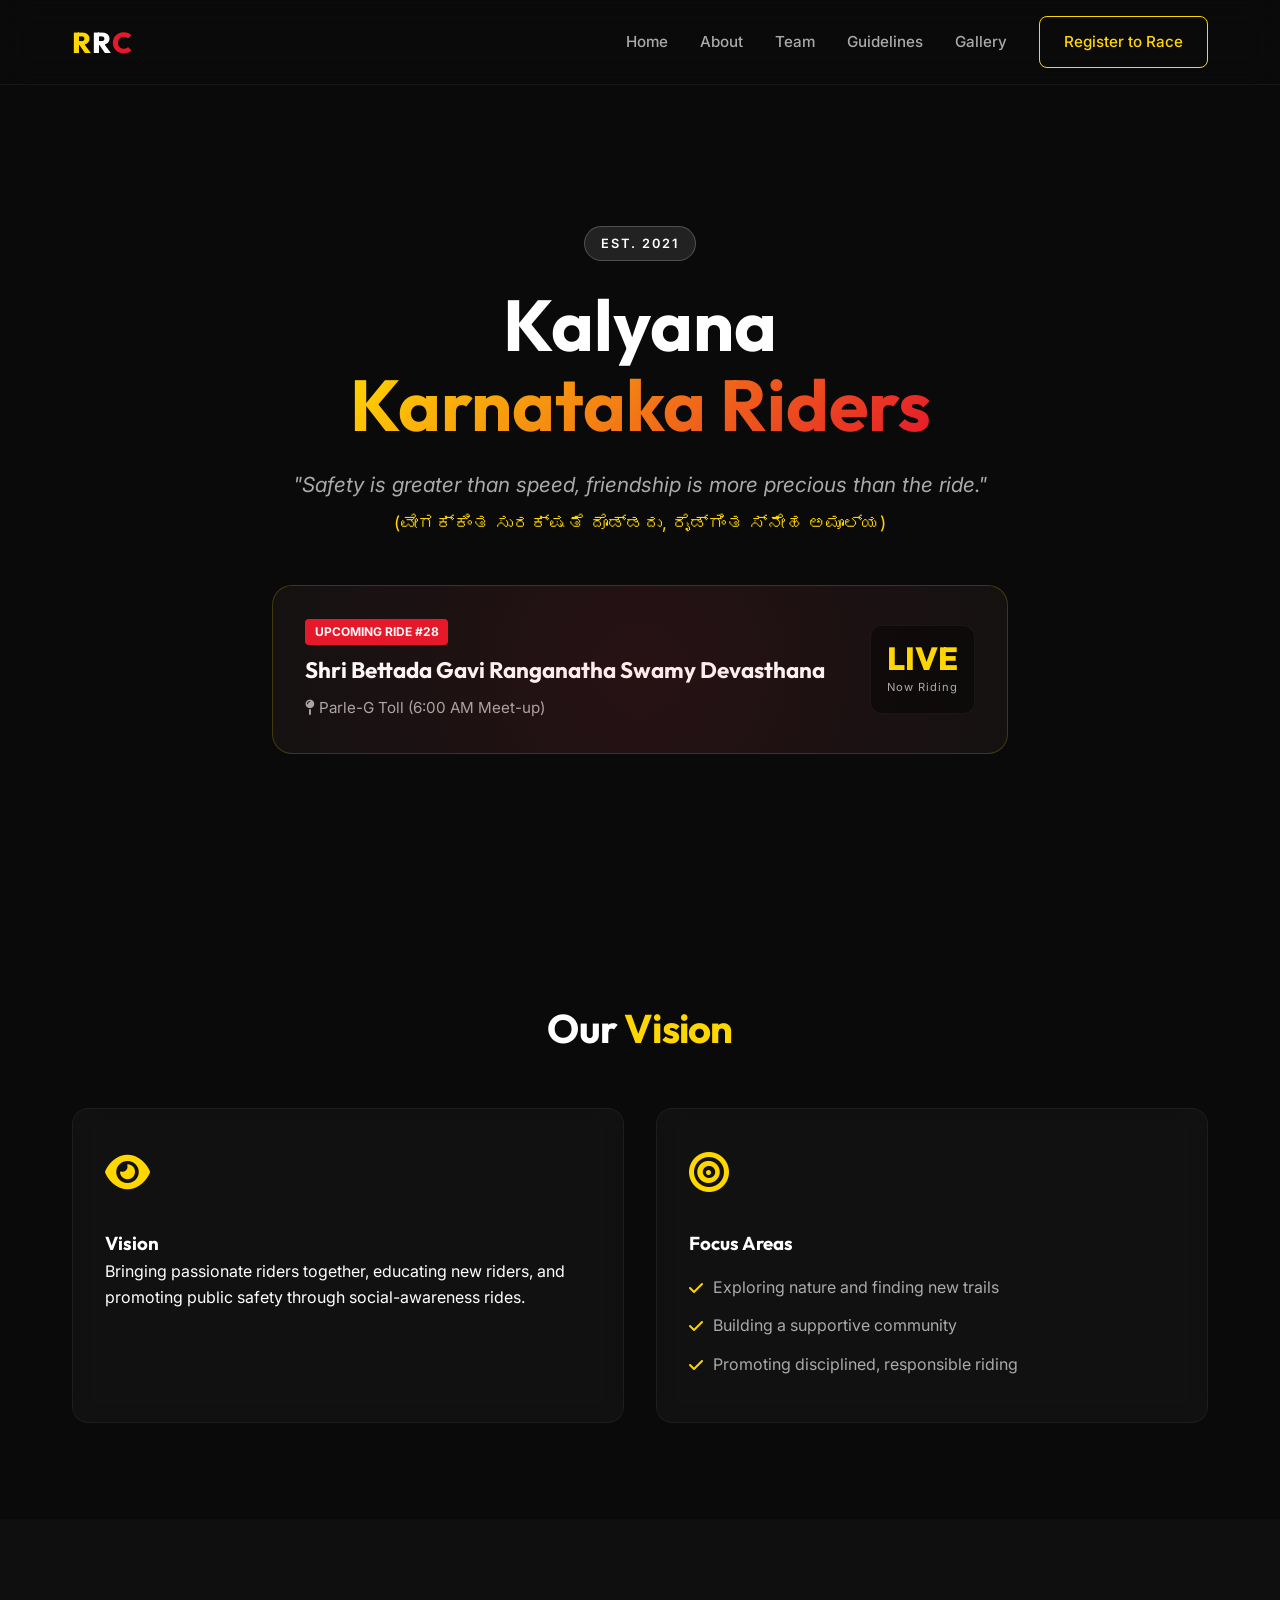
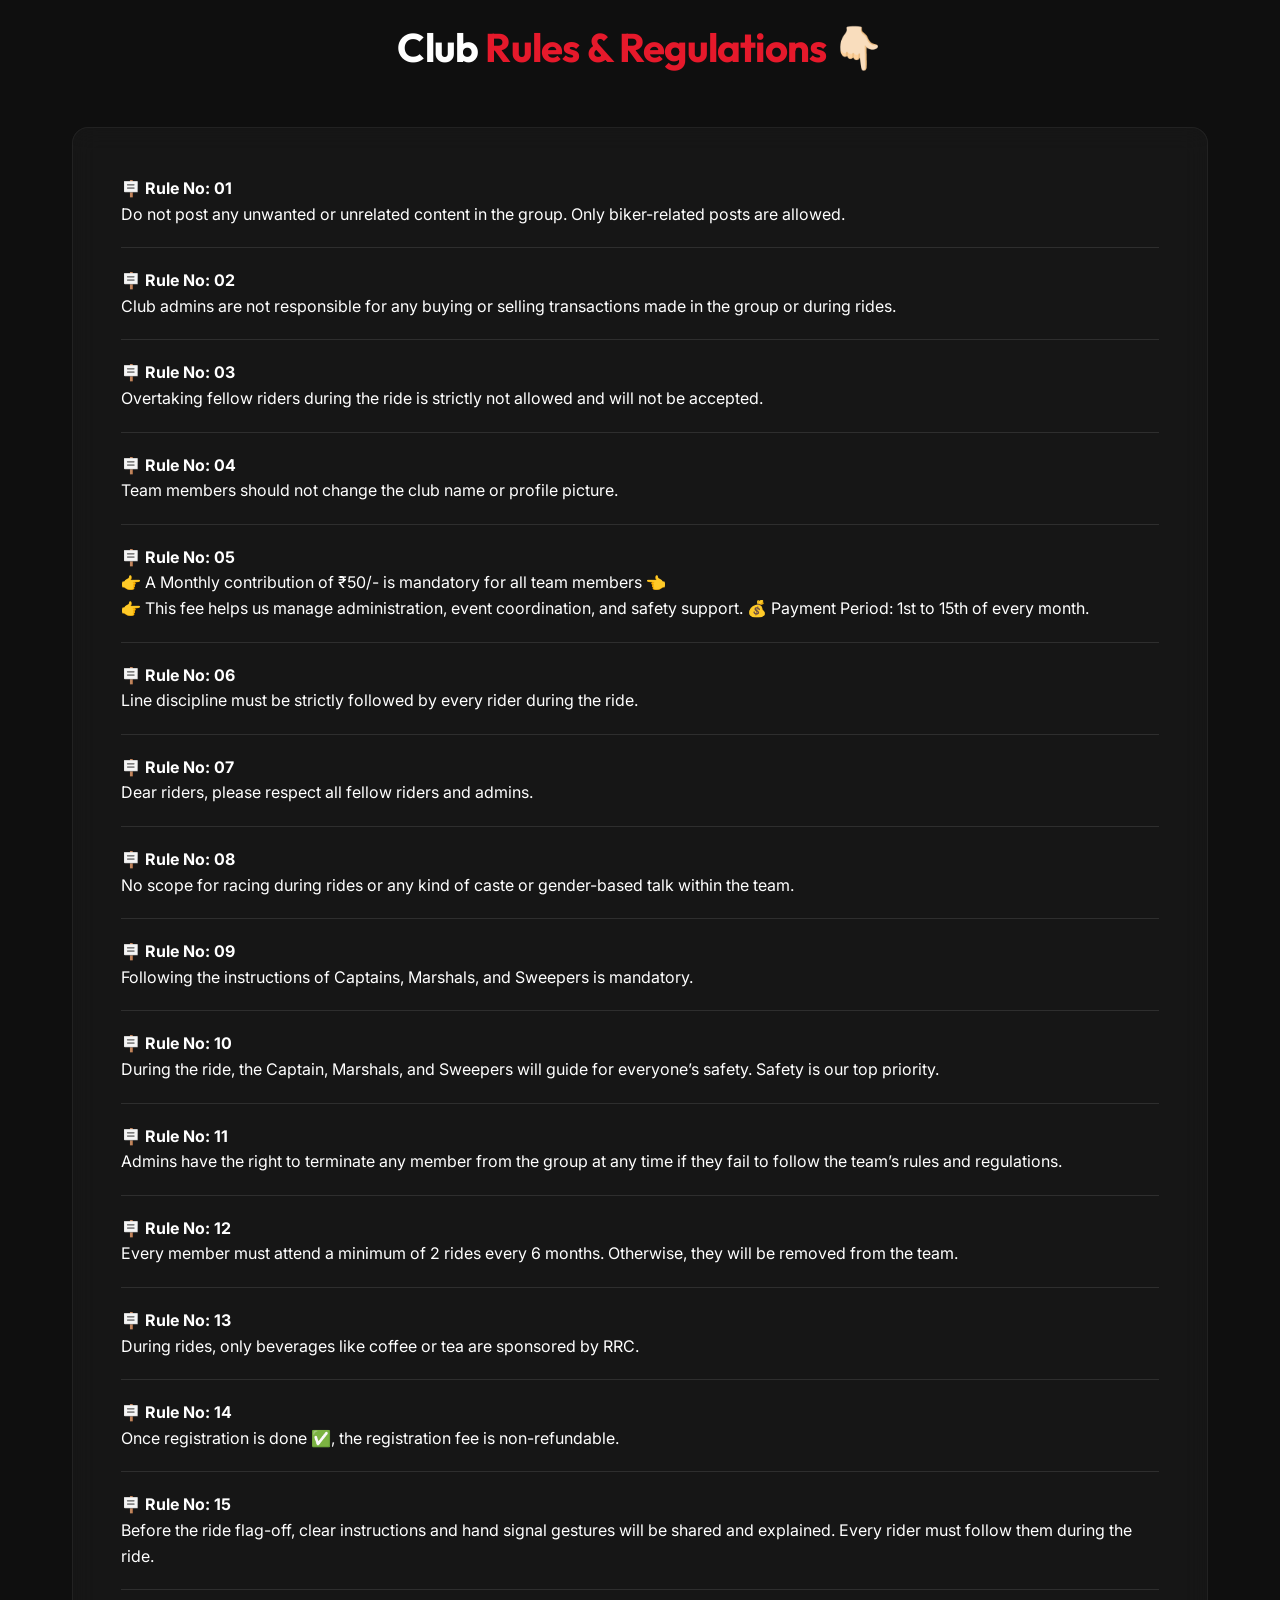
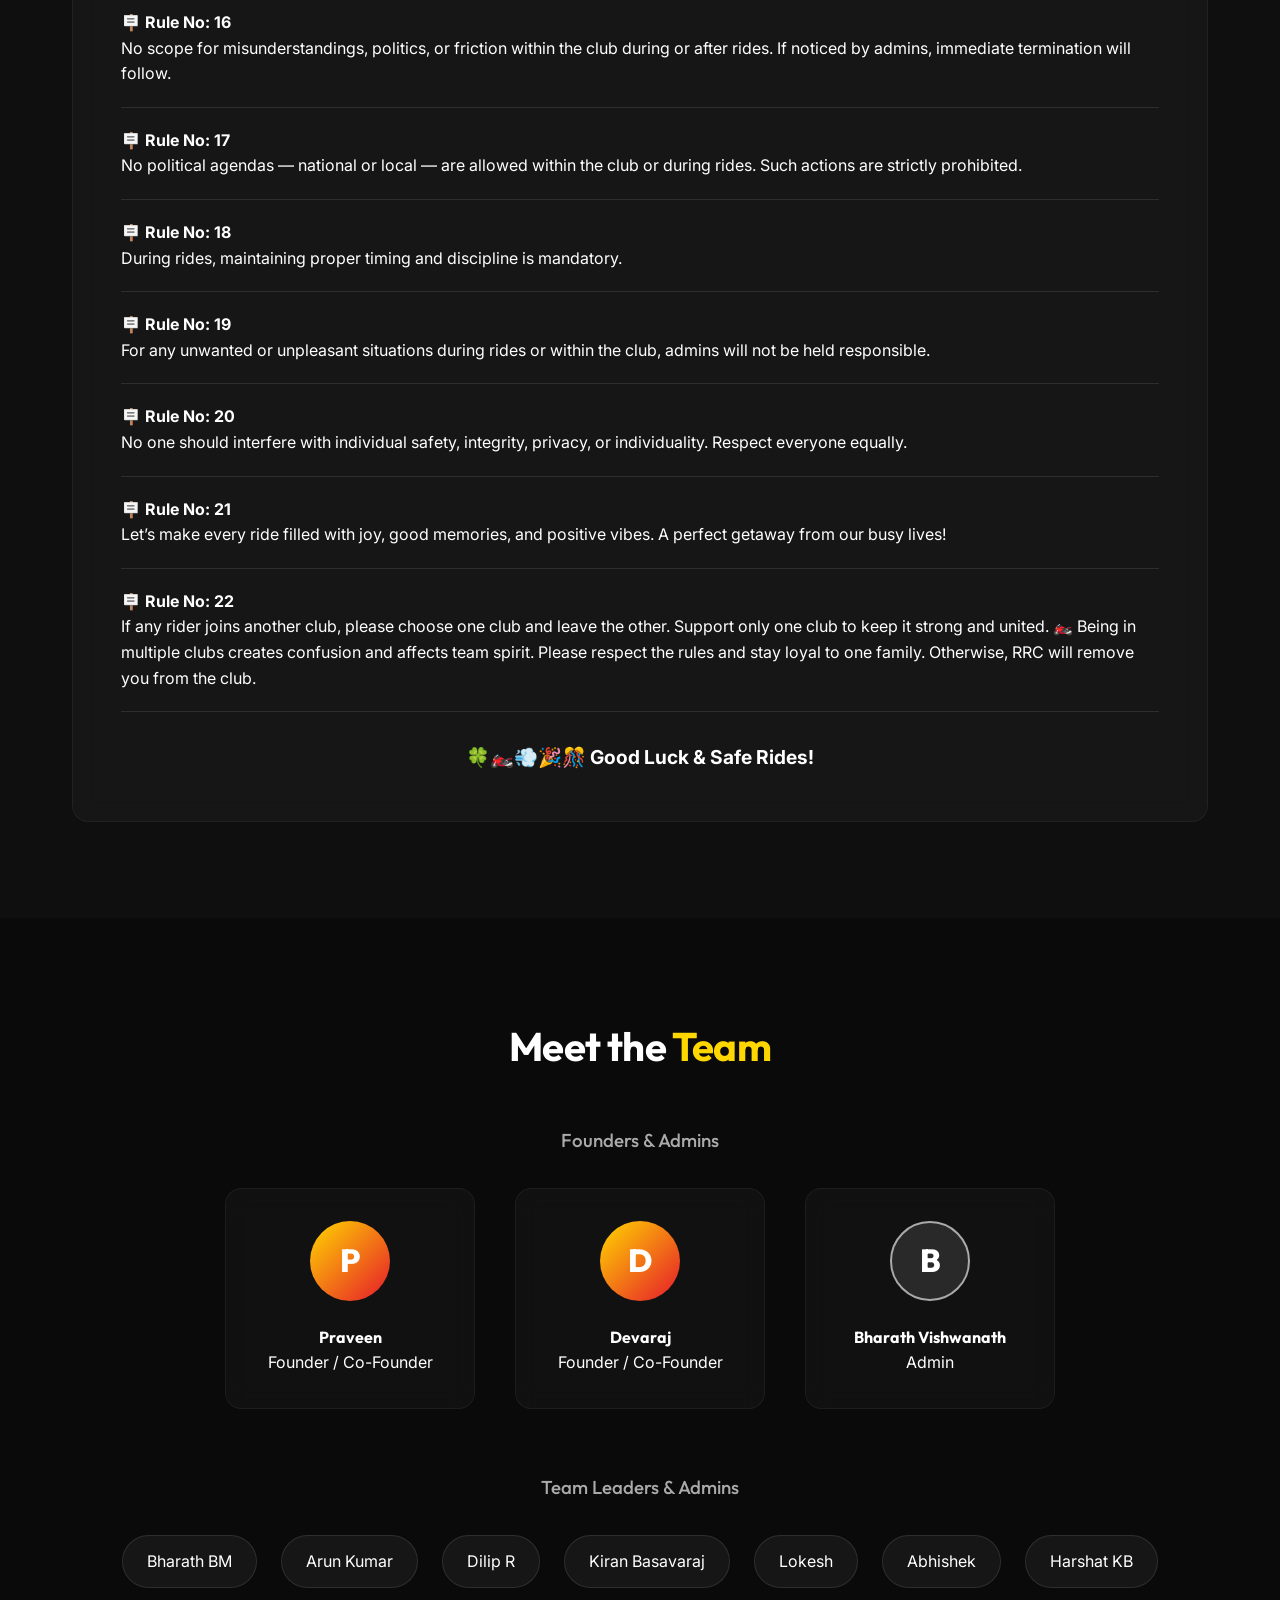
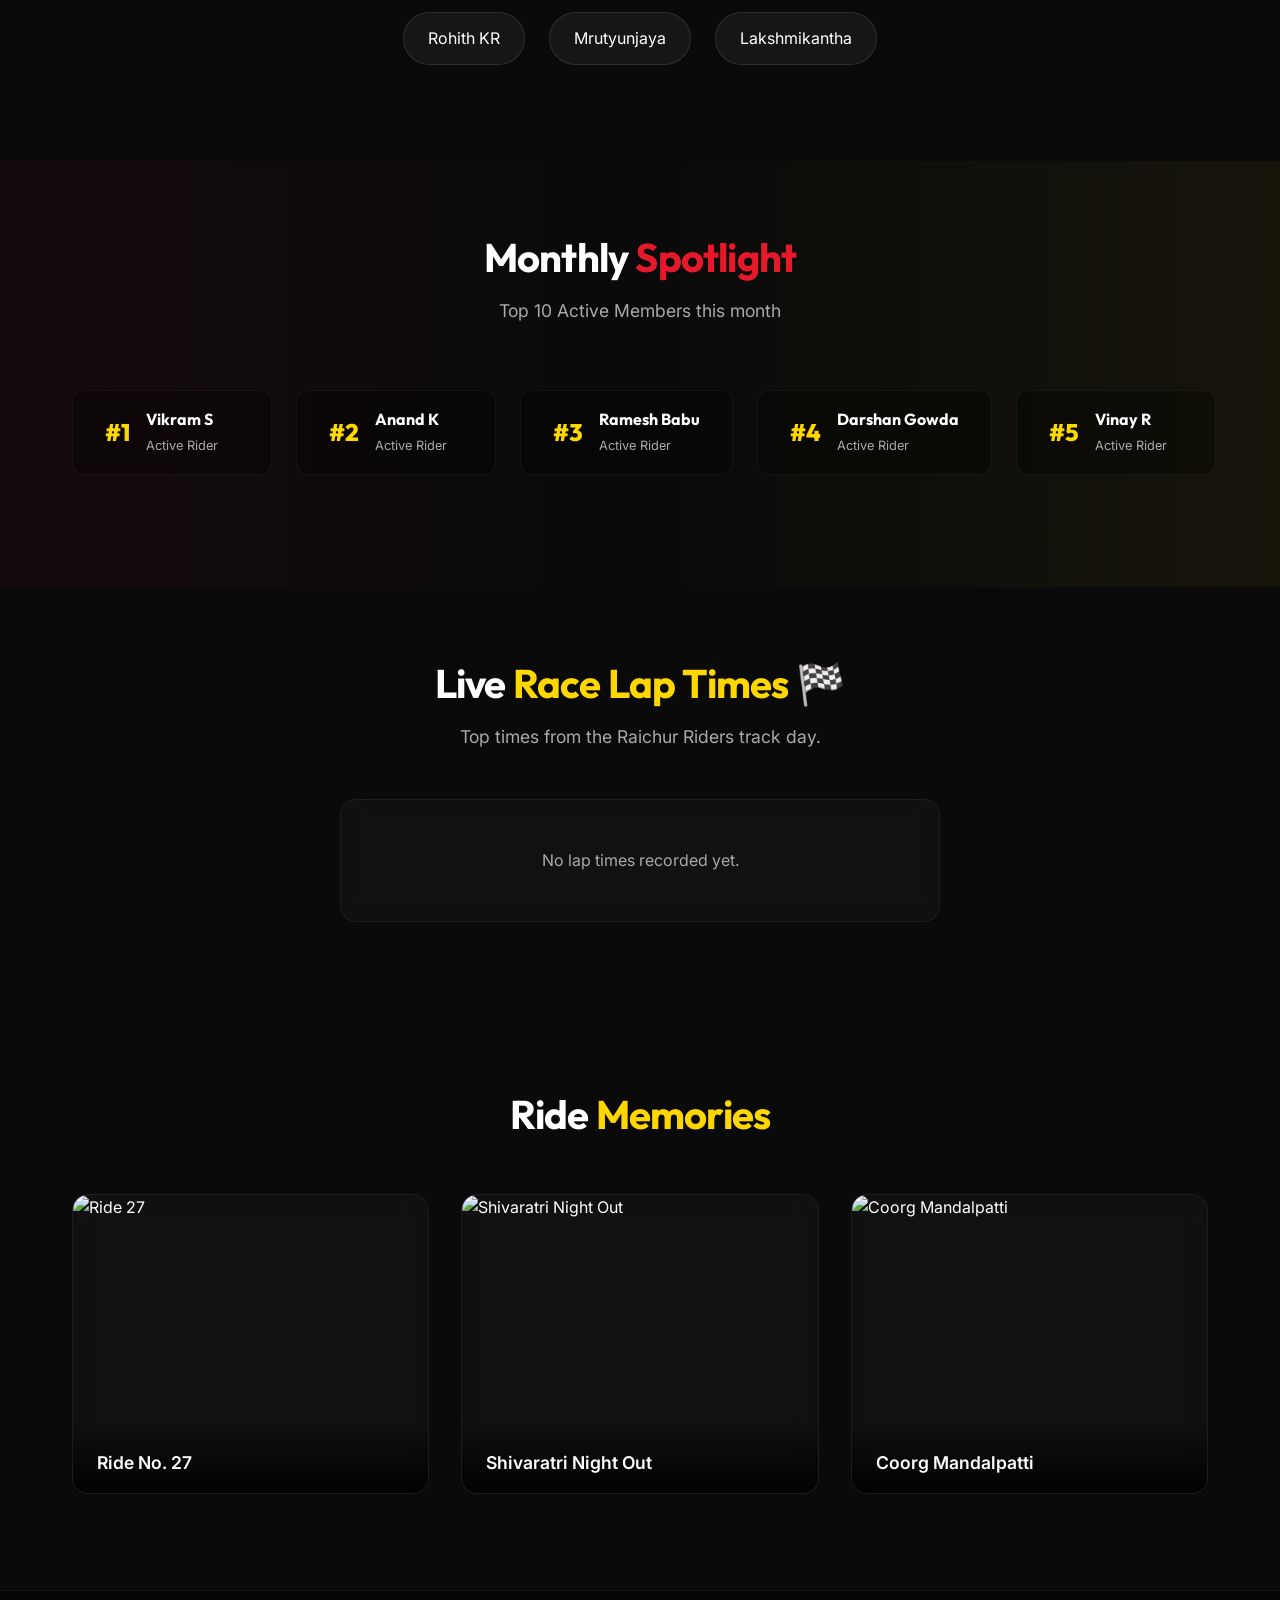
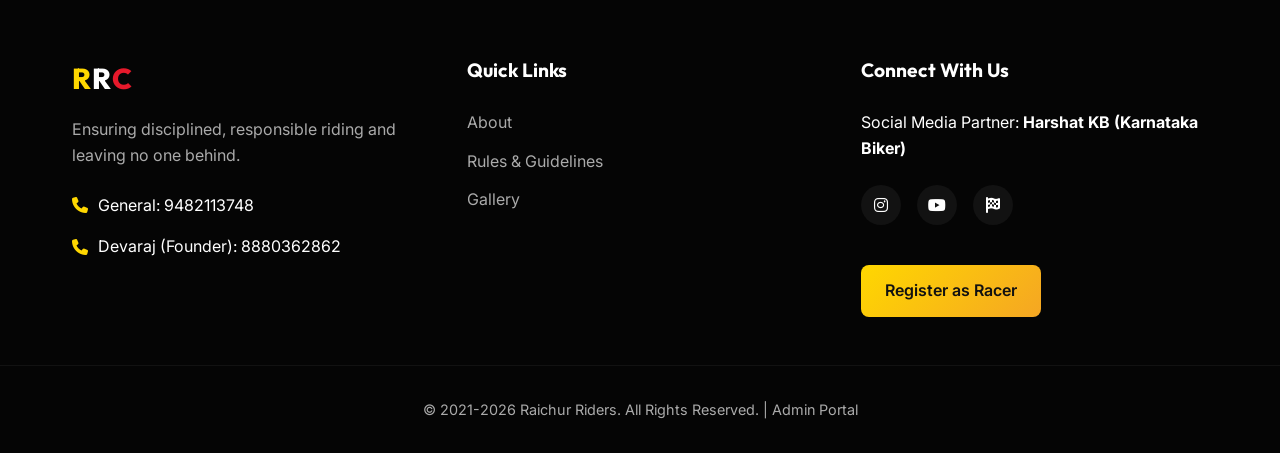
==== index.html @ 178f6598 "first commit" ====
<!DOCTYPE html>
<html lang="en">
<head>
    <meta charset="UTF-8">
    <meta name="viewport" content="width=device-width, initial-scale=1.0">
    <title>Raichur Riders (💛❤️)</title>
    <!-- SEO Meta Tags -->
    <meta name="description" content="Raichur Riders - Bringing passionate riders together, educating new riders, and promoting public safety through social-awareness rides.">
    <!-- Google Fonts -->
    <link rel="preconnect" href="https://fonts.googleapis.com">
    <link rel="preconnect" href="https://fonts.gstatic.com" crossorigin>
    <link href="https://fonts.googleapis.com/css2?family=Outfit:wght@300;400;600;800&family=Inter:wght@400;500;700&display=swap" rel="stylesheet">
    <!-- Font Awesome for Icons -->
    <link rel="stylesheet" href="https://cdnjs.cloudflare.com/ajax/libs/font-awesome/6.4.0/css/all.min.css">
    
    <link rel="stylesheet" href="style.css">
</head>
<body>
    
    <nav id="navbar" class="glass-header">
        <div class="nav-container">
            <div class="logo">
                <span class="logo-k">R</span><span class="logo-r">R</span><span class="logo-c">C</span>
            </div>
            <ul class="nav-links">
                <li><a href="#home">Home</a></li>
                <li><a href="#about">About</a></li>
                <li><a href="#team">Team</a></li>
                <li><a href="#guidelines">Guidelines</a></li>
                <li><a href="#gallery">Gallery</a></li>
                <li><a href="https://forms.gle/YOUR_GOOGLE_FORM_LINK" target="_blank" class="btn btn-primary outlined">Register to Race</a></li>
            </ul>
        </div>
    </nav>

    <!-- Header Section -->
    <header class="hero" id="home">
        <div class="hero-overlay"></div>
        <div class="hero-content">
            <div class="badge">EST. 2021</div>
            <h1 class="main-title">Raichur <span class="gradient-text">Riders</span></h1>
            <p class="motto">"Safety is greater than speed, friendship is more precious than the ride."</p>
            <p class="motto-kannada">(ವೇಗಕ್ಕಿಂತ ಸುರಕ್ಷತೆ ದೊಡ್ಡದು, ರೈಡ್ಗಿಂತ ಸ್ನೇಹ ಅಮೂಲ್ಯ)</p>
            
            <div class="event-card dynamic-glow">
                <div class="event-info">
                    <span class="tag">UPCOMING RIDE #28</span>
                    <h3>Shri Bettada Gavi Ranganatha Swamy Devasthana</h3>
                    <p><i class="fa-solid fa-map-pin"></i> Parle-G Toll (6:00 AM Meet-up)</p>
                </div>
                <div class="timer-container" id="countdown-timer">
                    <!-- Timer populated by JS -->
                    <div class="time-box">
                        <span id="days">00</span>
                        <label>DAYS</label>
                    </div>
                    <div class="time-box">
                        <span id="hours">00</span>
                        <label>HRS</label>
                    </div>
                    <div class="time-box">
                        <span id="mins">00</span>
                        <label>MIN</label>
                    </div>
                    <div class="time-box">
                        <span id="secs">00</span>
                        <label>SEC</label>
                    </div>
                </div>
            </div>
        </div>
    </header>

    <!-- About Section -->
    <section class="about-section" id="about">
        <div class="container section-header">
            <h2>Our <span class="text-yellow">Vision</span></h2>
        </div>
        <div class="container grid-2-col">
            <div class="card glass-card">
                <div class="card-icon"><i class="fa-solid fa-eye"></i></div>
                <h3>Vision</h3>
                <p>Bringing passionate riders together, educating new riders, and promoting public safety through social-awareness rides.</p>
            </div>
            <div class="card glass-card">
                <div class="card-icon"><i class="fa-solid fa-bullseye"></i></div>
                <h3>Focus Areas</h3>
                <ul class="custom-list">
                    <li><i class="fa-solid fa-check"></i> Exploring nature and finding new trails</li>
                    <li><i class="fa-solid fa-check"></i> Building a supportive community</li>
                    <li><i class="fa-solid fa-check"></i> Promoting disciplined, responsible riding</li>
                </ul>
            </div>
        </div>
    </section>

    <!-- Membership & Guidelines -->
    <section class="guidelines-section" id="guidelines">
        <div class="container section-header">
            <h2>Club <span class="text-red">Rules & Regulations</span> 👇🏻</h2>
        </div>
        <div class="container">
            <div class="rules-container glass-card padding-lg" style="display: flex; flex-direction: column; gap: 15px;">
                <p><strong>🪧 Rule No: 01</strong><br>Do not post any unwanted or unrelated content in the group. Only biker-related posts are allowed.</p>
                <div class="divider" style="margin: 5px 0;"></div>
                <p><strong>🪧 Rule No: 02</strong><br>Club admins are not responsible for any buying or selling transactions made in the group or during rides.</p>
                <div class="divider" style="margin: 5px 0;"></div>
                <p><strong>🪧 Rule No: 03</strong><br>Overtaking fellow riders during the ride is strictly not allowed and will not be accepted.</p>
                <div class="divider" style="margin: 5px 0;"></div>
                <p><strong>🪧 Rule No: 04</strong><br>Team members should not change the club name or profile picture.</p>
                <div class="divider" style="margin: 5px 0;"></div>
                <p><strong>🪧 Rule No: 05</strong><br>👉 A Monthly contribution of ₹50/- is mandatory for all team members 👈<br>👉 This fee helps us manage administration, event coordination, and safety support. 💰 Payment Period: 1st to 15th of every month.</p>
                <div class="divider" style="margin: 5px 0;"></div>
                <p><strong>🪧 Rule No: 06</strong><br>Line discipline must be strictly followed by every rider during the ride.</p>
                <div class="divider" style="margin: 5px 0;"></div>
                <p><strong>🪧 Rule No: 07</strong><br>Dear riders, please respect all fellow riders and admins.</p>
                <div class="divider" style="margin: 5px 0;"></div>
                <p><strong>🪧 Rule No: 08</strong><br>No scope for racing during rides or any kind of caste or gender-based talk within the team.</p>
                <div class="divider" style="margin: 5px 0;"></div>
                <p><strong>🪧 Rule No: 09</strong><br>Following the instructions of Captains, Marshals, and Sweepers is mandatory.</p>
                <div class="divider" style="margin: 5px 0;"></div>
                <p><strong>🪧 Rule No: 10</strong><br>During the ride, the Captain, Marshals, and Sweepers will guide for everyone’s safety. Safety is our top priority.</p>
                <div class="divider" style="margin: 5px 0;"></div>
                <p><strong>🪧 Rule No: 11</strong><br>Admins have the right to terminate any member from the group at any time if they fail to follow the team’s rules and regulations.</p>
                <div class="divider" style="margin: 5px 0;"></div>
                <p><strong>🪧 Rule No: 12</strong><br>Every member must attend a minimum of 2 rides every 6 months. Otherwise, they will be removed from the team.</p>
                <div class="divider" style="margin: 5px 0;"></div>
                <p><strong>🪧 Rule No: 13</strong><br>During rides, only beverages like coffee or tea are sponsored by RRC.</p>
                <div class="divider" style="margin: 5px 0;"></div>
                <p><strong>🪧 Rule No: 14</strong><br>Once registration is done ✅, the registration fee is non-refundable.</p>
                <div class="divider" style="margin: 5px 0;"></div>
                <p><strong>🪧 Rule No: 15</strong><br>Before the ride flag-off, clear instructions and hand signal gestures will be shared and explained. Every rider must follow them during the ride.</p>
                <div class="divider" style="margin: 5px 0;"></div>
                <p><strong>🪧 Rule No: 16</strong><br>No scope for misunderstandings, politics, or friction within the club during or after rides. If noticed by admins, immediate termination will follow.</p>
                <div class="divider" style="margin: 5px 0;"></div>
                <p><strong>🪧 Rule No: 17</strong><br>No political agendas — national or local — are allowed within the club or during rides. Such actions are strictly prohibited.</p>
                <div class="divider" style="margin: 5px 0;"></div>
                <p><strong>🪧 Rule No: 18</strong><br>During rides, maintaining proper timing and discipline is mandatory.</p>
                <div class="divider" style="margin: 5px 0;"></div>
                <p><strong>🪧 Rule No: 19</strong><br>For any unwanted or unpleasant situations during rides or within the club, admins will not be held responsible.</p>
                <div class="divider" style="margin: 5px 0;"></div>
                <p><strong>🪧 Rule No: 20</strong><br>No one should interfere with individual safety, integrity, privacy, or individuality. Respect everyone equally.</p>
                <div class="divider" style="margin: 5px 0;"></div>
                <p><strong>🪧 Rule No: 21</strong><br>Let’s make every ride filled with joy, good memories, and positive vibes. A perfect getaway from our busy lives!</p>
                <div class="divider" style="margin: 5px 0;"></div>
                <p><strong>🪧 Rule No: 22</strong><br>If any rider joins another club, please choose one club and leave the other. Support only one club to keep it strong and united. 🏍️ Being in multiple clubs creates confusion and affects team spirit. Please respect the rules and stay loyal to one family. Otherwise, RRC will remove you from the club.</p>
                <div class="divider" style="margin: 5px 0;"></div>
                <p style="text-align: center; font-size: 1.2rem; margin-top: 10px;"><strong>🍀🏍️💨🎉🎊 Good Luck & Safe Rides!</strong></p>
            </div>
        </div>
    </section>

    <!-- Team Section -->
    <section class="team-section" id="team">
        <div class="container section-header">
            <h2>Meet the <span class="text-yellow">Team</span></h2>
        </div>
        
        <div class="container">
            <h3 class="sub-heading">Founders & Admins</h3>
            <div class="team-grid top-tier">
                <div class="team-card glass-card">
                    <div class="avatar founder">P</div>
                    <h4>Praveen</h4>
                    <p>Founder / Co-Founder</p>
                </div>
                <div class="team-card glass-card">
                    <div class="avatar founder">D</div>
                    <h4>Devaraj</h4>
                    <p>Founder / Co-Founder</p>
                </div>
                <div class="team-card glass-card">
                    <div class="avatar admin">B</div>
                    <h4>Bharath Vishwanath</h4>
                    <p>Admin</p>
                </div>
            </div>

            <h3 class="sub-heading margin-top-md">Team Leaders & Admins</h3>
            <div class="team-grid">
                <!-- Will be populated via JS or static -->
                <div class="team-badge">Bharath BM</div>
                <div class="team-badge">Arun Kumar</div>
                <div class="team-badge">Dilip R</div>
                <div class="team-badge">Kiran Basavaraj</div>
                <div class="team-badge">Lokesh</div>
                <div class="team-badge">Abhishek</div>
                <div class="team-badge">Harshat KB</div>
                <div class="team-badge">Rohith KR</div>
                <div class="team-badge">Mrutyunjaya</div>
                <div class="team-badge">Lakshmikantha</div>
            </div>
        </div>
    </section>

    <!-- Top 10 Active Members (Monthly Spotlight) -->
    <section class="spotlight-section">
        <div class="container section-header">
            <h2>Monthly <span class="text-red">Spotlight</span></h2>
            <p>Top 10 Active Members this month</p>
        </div>
        <div class="container overflow-x">
             <div class="spotlight-row" id="spotlight-container">
                 <!-- Generated by JS -->
             </div>
        </div>
    </section>

    <!-- Race Leaderboard -->
    <section class="race-section" id="race" style="padding: 4rem 0;">
        <div class="container section-header">
            <h2>Live <span class="text-yellow">Race Lap Times</span> 🏁</h2>
            <p>Top times from the Raichur Riders track day.</p>
        </div>
        <div class="container">
             <div class="glass-card padding-lg" style="max-width: 600px; margin: 0 auto;">
                 <ul id="main-leaderboard" style="list-style:none;">
                      <!-- Populated dynamically by main.js if data exists, otherwise hidden/empty state -->
                 </ul>
                 <p id="no-race-data" style="text-align:center; color: var(--color-text-secondary);">No lap times recorded yet.</p>
             </div>
        </div>
    </section>

    <!-- Gallery Section -->
    <section class="gallery-section" id="gallery">
        <div class="container section-header">
            <h2>Ride <span class="text-yellow">Memories</span></h2>
        </div>
        <div class="container gallery-grid">
            <div class="gallery-item glass-card image-loading" data-caption="Ride No. 27">
               <!-- Will insert images once generated by model -->
               <img id="gallery-img-1" src="file:///C:/Users/prasad.j/.gemini/antigravity/brain/2eb037b9-796f-4c8d-a754-7ff4f1ba32cd/hero_background_1776745326328.png" alt="Ride 27" loading="lazy">
               <div class="gallery-caption">Ride No. 27</div>
            </div>
            <div class="gallery-item glass-card image-loading" data-caption="Shivaratri Night Out">
               <img id="gallery-img-2" src="file:///C:/Users/prasad.j/.gemini/antigravity/brain/2eb037b9-796f-4c8d-a754-7ff4f1ba32cd/hero_background_1776745326328.png" alt="Shivaratri Night Out" loading="lazy">
               <div class="gallery-caption">Shivaratri Night Out</div>
            </div>
            <div class="gallery-item glass-card image-loading" data-caption="Coorg Mandalpatti">
               <img id="gallery-img-3" src="file:///C:/Users/prasad.j/.gemini/antigravity/brain/2eb037b9-796f-4c8d-a754-7ff4f1ba32cd/coorg_ride_1776745377191.png" alt="Coorg Mandalpatti" loading="lazy">
               <div class="gallery-caption">Coorg Mandalpatti</div>
            </div>
        </div>
    </section>

    <!-- Contact & Footer -->
    <footer id="contact" class="footer">
        <div class="container footer-grid">
            <div class="footer-info">
                <div class="logo">
                     <span class="logo-k">R</span><span class="logo-r">R</span><span class="logo-c">C</span>
                </div>
                <p>Ensuring disciplined, responsible riding and leaving no one behind.</p>
                <div class="contact-details">
                    <p><i class="fa-solid fa-phone"></i> General: 9482113748</p>
                    <p><i class="fa-solid fa-phone"></i> Devaraj (Founder): 8880362862</p>
                </div>
            </div>
            <div class="footer-links">
                <h3>Quick Links</h3>
                <ul>
                    <li><a href="#about">About</a></li>
                    <li><a href="#guidelines">Rules & Guidelines</a></li>
                    <li><a href="#gallery">Gallery</a></li>
                </ul>
            </div>
            <div class="footer-social">
                <h3>Connect With Us</h3>
                <p>Social Media Partner: <strong>Harshat KB (Karnataka Biker)</strong></p>
                <div class="social-icons">
                    <a href="#" class="icon"><i class="fa-brands fa-instagram"></i></a>
                    <a href="#" class="icon"><i class="fa-brands fa-youtube"></i></a>
                    <a href="https://forms.gle/YOUR_GOOGLE_FORM_LINK" target="_blank" class="icon"><i class="fa-solid fa-flag-checkered"></i></a>
                </div>
                <a href="https://forms.gle/YOUR_GOOGLE_FORM_LINK" target="_blank" class="btn btn-primary margin-top-sm">Register as Racer</a>
            </div>
        </div>
        <div class="copyright">
            <p>&copy; 2021-2026 Raichur Riders. All Rights Reserved. | <a href="admin.html" style="color:var(--color-text-secondary); text-decoration:none;">Admin Portal</a></p>
        </div>
    </footer>

    <script src="main.js"></script>
</body>
</html>
---- style.css ----
/* CSS Custom Properties & Tokens */
:root {
    /* Karnataka Flag Primary Colors */
    --color-yellow: #FFD700;
    --color-yellow-dark: #ccac00;
    --color-yellow-glow: rgba(255, 215, 0, 0.4);
    
    --color-red: #E6192B; /* Slightly tweaked deep red for less eye-strain */
    --color-red-dark: #b31422;
    --color-red-glow: rgba(230, 25, 43, 0.4);

    /* Backgrounds */
    --color-bg-dark: #0A0A0A;
    --color-bg-panel: #111111;
    --color-bg-glass: rgba(255, 255, 255, 0.03);
    --hero-bg: url('file:///C:/Users/prasad.j/.gemini/antigravity/brain/2eb037b9-796f-4c8d-a754-7ff4f1ba32cd/hero_background_1776745326328.png');
    
    /* Text */
    --color-text-primary: #FFFFFF;
    --color-text-secondary: #aaaaaa;

    /* Fonts */
    --font-display: 'Outfit', sans-serif;
    --font-body: 'Inter', sans-serif;

    /* Transitions */
    --trans-fast: 0.2s ease;
    --trans-normal: 0.3s ease;
}

* {
    margin: 0;
    padding: 0;
    box-sizing: border-box;
}

html {
    scroll-behavior: smooth;
}

body {
    background-color: var(--color-bg-dark);
    color: var(--color-text-primary);
    font-family: var(--font-body);
    line-height: 1.6;
    overflow-x: hidden;
}

/* Typography Utilities */
h1, h2, h3, h4, h5, h6 {
    font-family: var(--font-display);
    font-weight: 700;
}

.text-yellow { color: var(--color-yellow); }
.text-red { color: var(--color-red); }

.gradient-text {
    background: linear-gradient(135deg, var(--color-yellow), var(--color-red));
    -webkit-background-clip: text;
    -webkit-text-fill-color: transparent;
    display: inline-block;
}

.container {
    max-width: 1200px;
    margin: 0 auto;
    padding: 0 2rem;
}

.section-header {
    text-align: center;
    margin-bottom: 3rem;
}

.section-header h2 {
    font-size: 2.5rem;
    margin-bottom: 0.5rem;
    letter-spacing: -0.02em;
}

.section-header p {
    color: var(--color-text-secondary);
    font-size: 1.1rem;
}

/* Elements & Glassmorphism */
.glass-card {
    background: var(--color-bg-glass);
    backdrop-filter: blur(12px);
    -webkit-backdrop-filter: blur(12px);
    border: 1px solid rgba(255, 255, 255, 0.05);
    border-radius: 16px;
    padding: 2rem;
    transition: transform var(--trans-normal), box-shadow var(--trans-normal);
}

.glass-card:hover {
    transform: translateY(-5px);
    box-shadow: 0 10px 30px rgba(0, 0, 0, 0.5), inset 0 0 0 1px rgba(255, 215, 0, 0.2);
}

/* Navbar */
.glass-header {
    position: fixed;
    top: 0;
    width: 100%;
    z-index: 1000;
    background: rgba(10, 10, 10, 0.8);
    backdrop-filter: blur(16px);
    border-bottom: 1px solid rgba(255, 255, 255, 0.05);
    transition: background var(--trans-fast);
}

.nav-container {
    display: flex;
    justify-content: space-between;
    align-items: center;
    max-width: 1200px;
    margin: 0 auto;
    padding: 1rem 2rem;
}

.logo {
    font-family: var(--font-display);
    font-weight: 800;
    font-size: 1.8rem;
    letter-spacing: 1px;
}

.logo-k { color: var(--color-yellow); }
.logo-r { color: var(--color-text-primary); }
.logo-c { color: var(--color-red); }

.nav-links {
    display: flex;
    gap: 2rem;
    align-items: center;
    list-style: none;
}

.nav-links nav-k, .nav-links a {
    color: var(--color-text-secondary);
    text-decoration: none;
    font-weight: 500;
    font-size: 0.95rem;
    transition: color var(--trans-fast);
}

.nav-links a:hover {
    color: var(--color-yellow);
}

/* Button */
.btn {
    display: inline-block;
    padding: 0.8rem 1.5rem;
    border-radius: 8px;
    font-weight: 600;
    text-decoration: none;
    transition: all var(--trans-fast);
    cursor: pointer;
    border: none;
    font-family: var(--font-body);
}

.btn-primary {
    background: linear-gradient(135deg, var(--color-yellow), #f5a623);
    color: #111;
}

.btn-primary.outlined {
    background: transparent;
    color: var(--color-yellow);
    border: 1px solid var(--color-yellow);
}

.btn-primary:hover {
    box-shadow: 0 0 20px var(--color-yellow-glow);
    transform: scale(1.05);
}

.btn-primary.outlined:hover {
    background: var(--color-yellow);
    color: #111;
}

/* Hero Section */
.hero {
    position: relative;
    height: 100vh;
    min-height: 800px;
    display: flex;
    align-items: center;
    justify-content: center;
    text-align: center;
    background-image: var(--hero-bg, none);
    background-size: cover;
    background-position: center;
    padding-top: 80px; 
}

.hero-overlay {
    position: absolute;
    inset: 0;
    background: linear-gradient(to bottom, rgba(10, 10, 10, 0.4) 0%, rgba(10, 10, 10, 0.9) 100%);
    z-index: 1;
}

.hero-content {
    position: relative;
    z-index: 2;
    max-width: 800px;
    padding: 0 2rem;
}

.badge {
    display: inline-block;
    padding: 0.4rem 1rem;
    background: rgba(255,255,255,0.1);
    border-radius: 20px;
    font-size: 0.8rem;
    font-weight: 600;
    letter-spacing: 2px;
    margin-bottom: 1.5rem;
    border: 1px solid rgba(255,255,255,0.2);
}

.main-title {
    font-size: 4.5rem;
    line-height: 1.1;
    margin-bottom: 1.5rem;
}

.motto {
    font-size: 1.3rem;
    color: var(--color-text-secondary);
    font-style: italic;
    margin-bottom: 0.5rem;
}
.motto-kannada {
    font-size: 1.1rem;
    color: var(--color-yellow);
    margin-bottom: 3rem;
}

/* Event Card & Timer */
.event-card {
    background: var(--color-bg-panel);
    border-radius: 20px;
    padding: 2rem;
    display: flex;
    flex-wrap: wrap;
    justify-content: space-between;
    align-items: center;
    gap: 2rem;
    border: 1px solid rgba(255, 215, 0, 0.2);
    position: relative;
    overflow: hidden;
}

.dynamic-glow::before {
    content: '';
    position: absolute;
    top: -50%; left: -50%;
    width: 200%; height: 200%;
    background: radial-gradient(circle at center, rgba(230, 25, 43, 0.1) 0%, transparent 60%);
    animation: pulse 8s linear infinite;
    pointer-events: none;
}

@keyframes pulse {
    0% { transform: scale(1); opacity: 0.5; }
    50% { transform: scale(1.1); opacity: 1; }
    100% { transform: scale(1); opacity: 0.5; }
}

.event-info {
    text-align: left;
    flex: 1;
    min-width: 280px;
}

.tag {
    display: inline-block;
    background: var(--color-red);
    color: white;
    font-size: 0.75rem;
    font-weight: 700;
    padding: 0.2rem 0.6rem;
    border-radius: 4px;
    margin-bottom: 0.5rem;
}

.event-info h3 {
    font-size: 1.4rem;
    margin-bottom: 0.5rem;
}
.event-info p {
    color: var(--color-text-secondary);
    font-size: 0.95rem;
}

.timer-container {
    display: flex;
    gap: 1rem;
    z-index: 2;
}

.time-box {
    background: rgba(0,0,0,0.4);
    padding: 1rem;
    border-radius: 12px;
    min-width: 70px;
    border: 1px solid rgba(255,255,255,0.05);
    text-align: center;
}

.time-box span {
    display: block;
    font-size: 2rem;
    font-weight: 800;
    font-family: var(--font-display);
    color: var(--color-yellow);
    line-height: 1;
}

.time-box label {
    font-size: 0.7rem;
    color: var(--color-text-secondary);
    letter-spacing: 1px;
    margin-top: 5px;
    display: block;
}

/* Grids */
.grid-2-col {
    display: grid;
    grid-template-columns: repeat(auto-fit, minmax(320px, 1fr));
    gap: 2rem;
}

/* About Section */
.about-section {
    padding: 6rem 0;
}

.card-icon {
    font-size: 2.5rem;
    margin-bottom: 1.5rem;
    color: var(--color-yellow);
}

.custom-list {
    list-style: none;
    margin-top: 1rem;
}

.custom-list li {
    margin-bottom: 0.8rem;
    display: flex;
    align-items: flex-start;
    gap: 10px;
    color: var(--color-text-secondary);
}

.custom-list li i {
    color: var(--color-yellow);
    margin-top: 5px;
}

/* Guidelines */
.guidelines-section {
    background: #0f0f0f;
    padding: 6rem 0;
}
.padding-lg { padding: 3rem; }
.rule-block { margin-bottom: 1.5rem; }
.rule-block h4 { font-size: 1.2rem; margin-bottom: 1rem; display: flex; align-items: center; gap: 10px; }
.rule-block p { color: var(--color-text-secondary); margin-bottom: 0.5rem; }
.divider { border: none; border-top: 1px solid rgba(255,255,255,0.1); margin: 2rem 0; }
.requirements { display: flex; flex-wrap: wrap; gap: 10px; margin-top: 1rem; }
.req-tag {
    background: rgba(255,255,255,0.05);
    border: 1px solid rgba(255,255,255,0.1);
    padding: 0.4rem 0.8rem;
    border-radius: 6px;
    font-size: 0.85rem;
}

/* Team */
.team-section { padding: 6rem 0; }
.sub-heading { text-align: center; margin-bottom: 2rem; color: var(--color-text-secondary); font-weight: 500; }
.margin-top-md { margin-top: 4rem; }

.team-grid {
    display: flex;
    flex-wrap: wrap;
    justify-content: center;
    gap: 1.5rem;
}
.team-grid.top-tier { gap: 2.5rem; }

.team-card {
    text-align: center;
    width: 250px;
}
.avatar {
    width: 80px;
    height: 80px;
    border-radius: 50%;
    margin: 0 auto 1.5rem auto;
    display: flex;
    align-items: center;
    justify-content: center;
    font-size: 2rem;
    font-family: var(--font-display);
    font-weight: 800;
}
.avatar.founder { background: linear-gradient(135deg, var(--color-yellow), var(--color-red)); color: white; }
.avatar.admin { background: rgba(255, 255, 255, 0.1); border: 2px solid var(--color-text-secondary); }

.team-badge {
    background: rgba(255,255,255,0.05);
    padding: 0.8rem 1.5rem;
    border-radius: 30px;
    border: 1px solid rgba(255,255,255,0.1);
    transition: all var(--trans-fast);
}
.team-badge:hover {
    background: rgba(255,215,0,0.1);
    border-color: var(--color-yellow);
    color: var(--color-yellow);
    transform: translateY(-2px);
}

/* Spotlight Section */
.spotlight-section { padding: 4rem 0; background: linear-gradient(to right, rgba(230,25,43,0.05), transparent, rgba(255,215,0,0.05)); }
.overflow-x { overflow-x: auto; padding-bottom: 2rem; }
.spotlight-row {
    display: flex;
    gap: 1.5rem;
    width: max-content;
    padding: 1rem 0;
}
.spot-card {
    background: rgba(0,0,0,0.3);
    border: 1px solid rgba(255,255,255,0.05);
    padding: 1rem 2rem;
    border-radius: 12px;
    display: flex;
    align-items: center;
    gap: 1rem;
    min-width: 200px;
}
.spot-rank {
    font-family: var(--font-display);
    font-size: 1.5rem;
    font-weight: 800;
    color: var(--color-yellow);
}

/* Gallery */
.gallery-section { padding: 6rem 0; }
.gallery-grid {
    display: grid;
    grid-template-columns: repeat(auto-fit, minmax(300px, 1fr));
    gap: 2rem;
}
.gallery-item {
    position: relative;
    padding: 0;
    overflow: hidden;
    height: 300px;
}
.gallery-item img {
    width: 100%;
    height: 100%;
    object-fit: cover;
    transition: transform 0.5s ease;
}
.gallery-item:hover img {
    transform: scale(1.1);
}
.gallery-caption {
    position: absolute;
    bottom: 0; left: 0; width: 100%;
    background: linear-gradient(transparent, rgba(0,0,0,0.9));
    padding: 2rem 1.5rem 1rem;
    font-weight: 600;
    font-size: 1.1rem;
}

/* Footer */
.footer {
    background: #050505;
    padding: 4rem 0 2rem;
    border-top: 1px solid rgba(255,255,255,0.05);
}
.footer-grid {
    display: grid;
    grid-template-columns: repeat(auto-fit, minmax(250px, 1fr));
    gap: 3rem;
    margin-bottom: 3rem;
}
.footer-info p { color: var(--color-text-secondary); margin-top: 1rem; }
.contact-details { margin-top: 1.5rem; }
.contact-details p { display: flex; align-items: center; gap: 10px; color: var(--color-text-primary); }
.contact-details i { color: var(--color-yellow); }

.footer-links h3, .footer-social h3 {
    margin-bottom: 1.5rem;
    font-size: 1.2rem;
}
.footer-links ul { list-style: none; }
.footer-links li { margin-bottom: 0.8rem; }
.footer-links a { color: var(--color-text-secondary); text-decoration: none; transition: color var(--trans-fast); }
.footer-links a:hover { color: var(--color-yellow); }

.social-icons {
    display: flex;
    gap: 1rem;
    margin: 1.5rem 0;
}
.icon {
    width: 40px; height: 40px;
    background: rgba(255,255,255,0.05);
    border-radius: 50%;
    display: flex; align-items: center; justify-content: center;
    color: white; text-decoration: none;
    transition: all var(--trans-fast);
}
.icon:hover {
    background: var(--color-red);
    transform: translateY(-3px);
}
.margin-top-sm { margin-top: 1rem; display: inline-block; }

.copyright {
    text-align: center;
    color: var(--color-text-secondary);
    font-size: 0.9rem;
    border-top: 1px solid rgba(255,255,255,0.05);
    padding-top: 2rem;
}

/* Responsive */
@media (max-width: 768px) {
    .main-title { font-size: 3rem; }
    .nav-links { display: none; /* simple mobile behavior for now */ }
    .hero-content { padding-top: 4rem; }
}
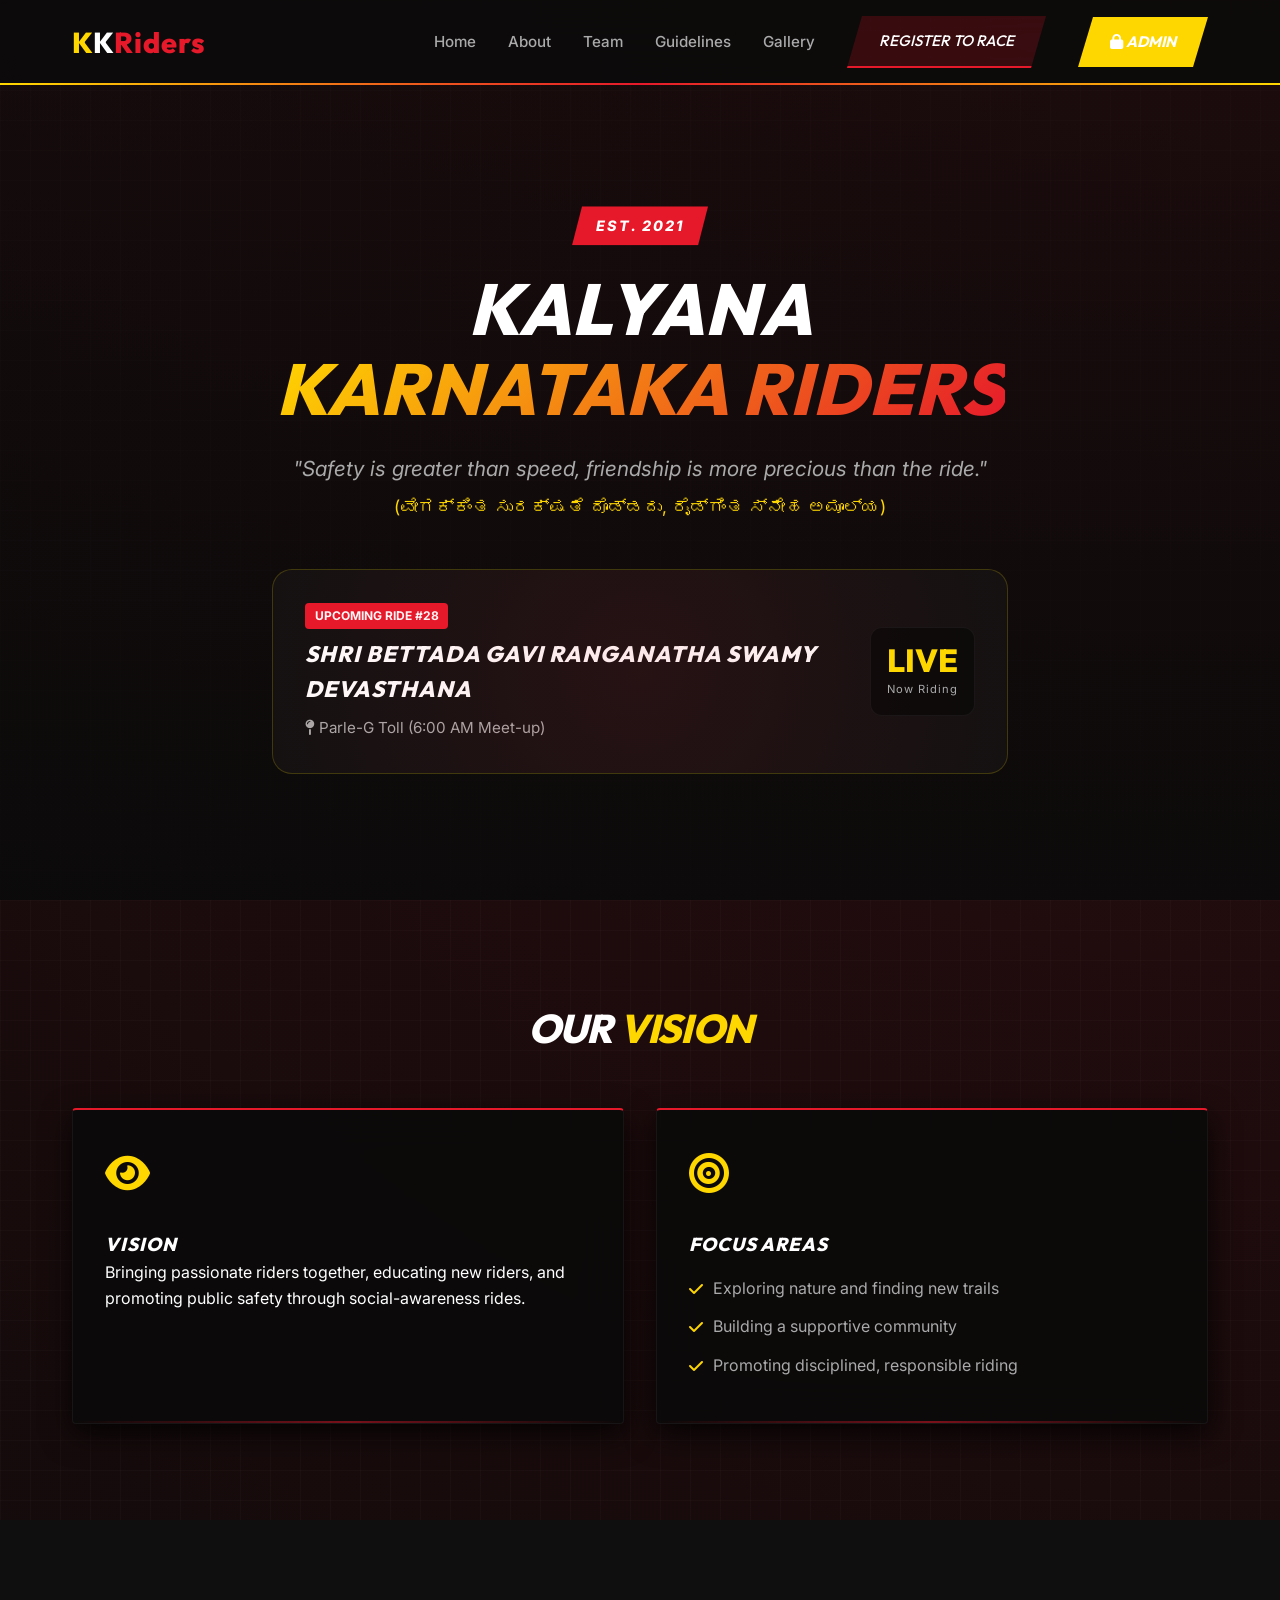
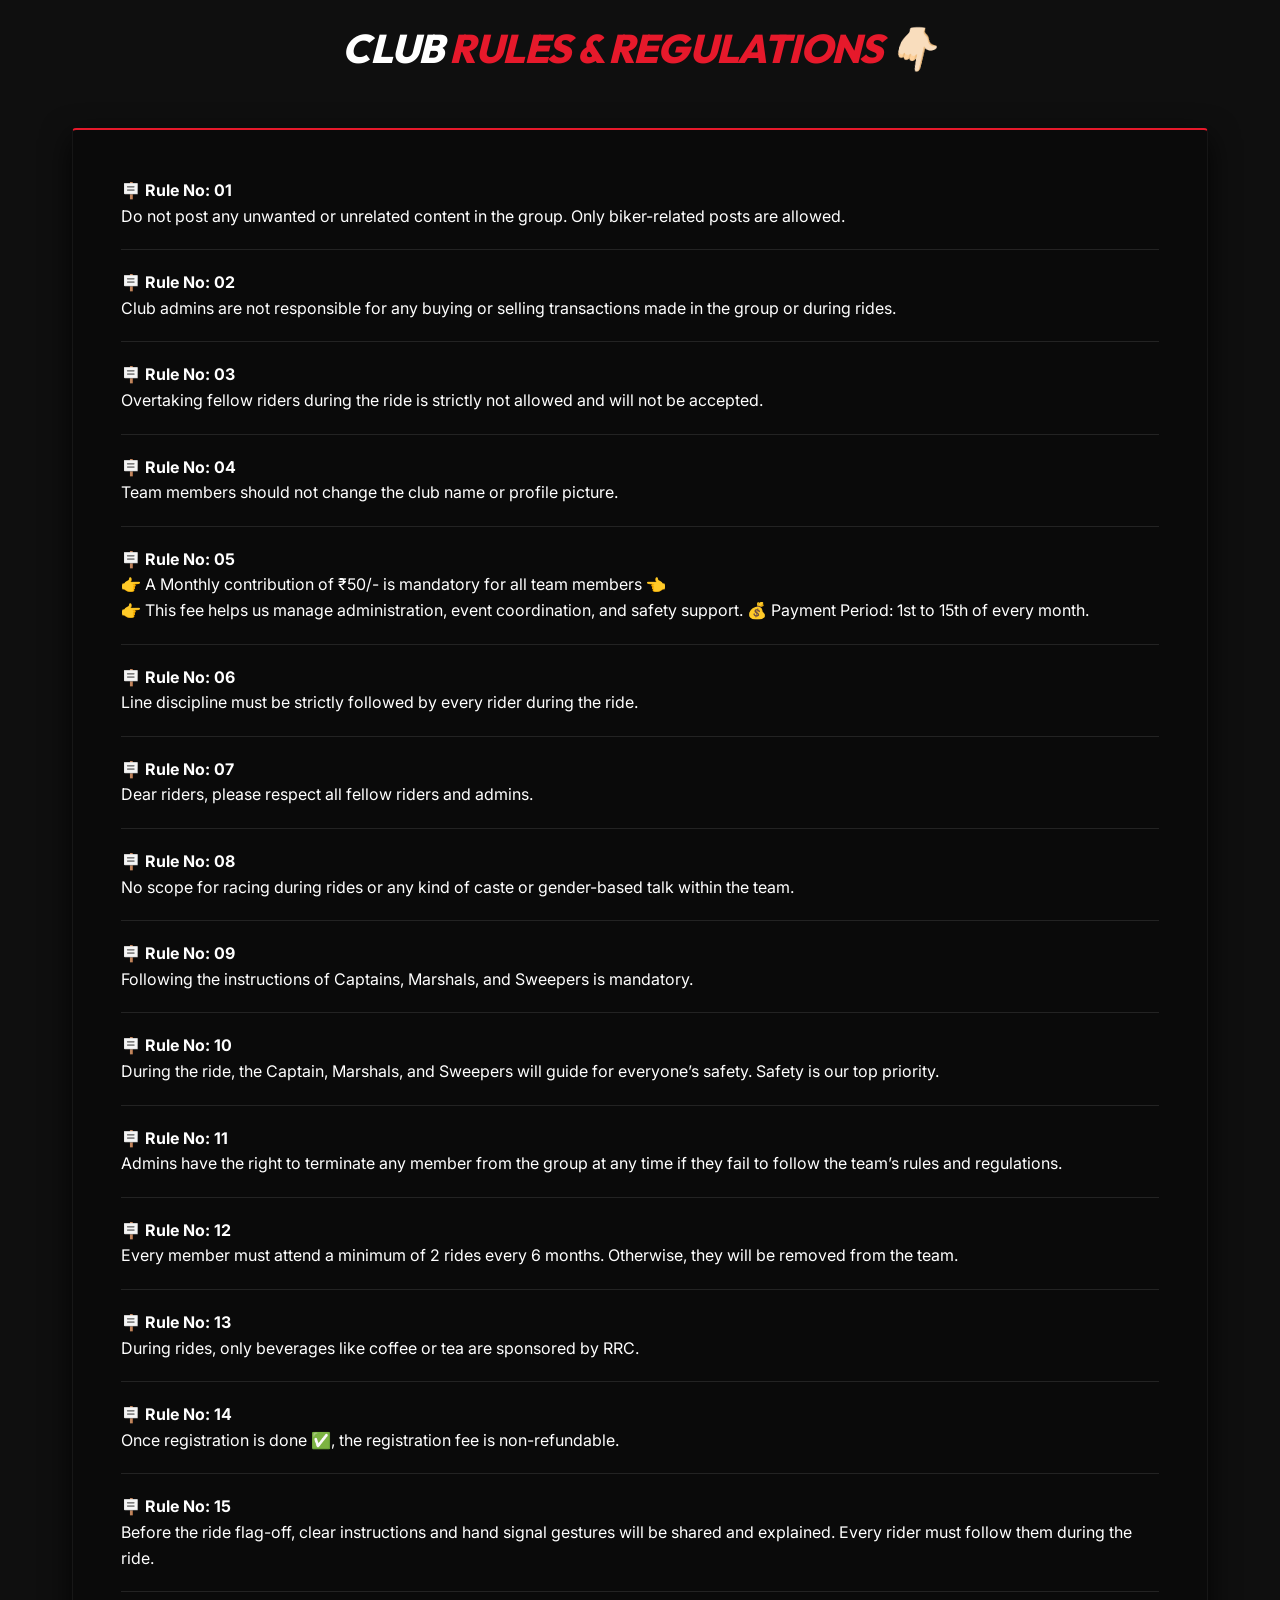
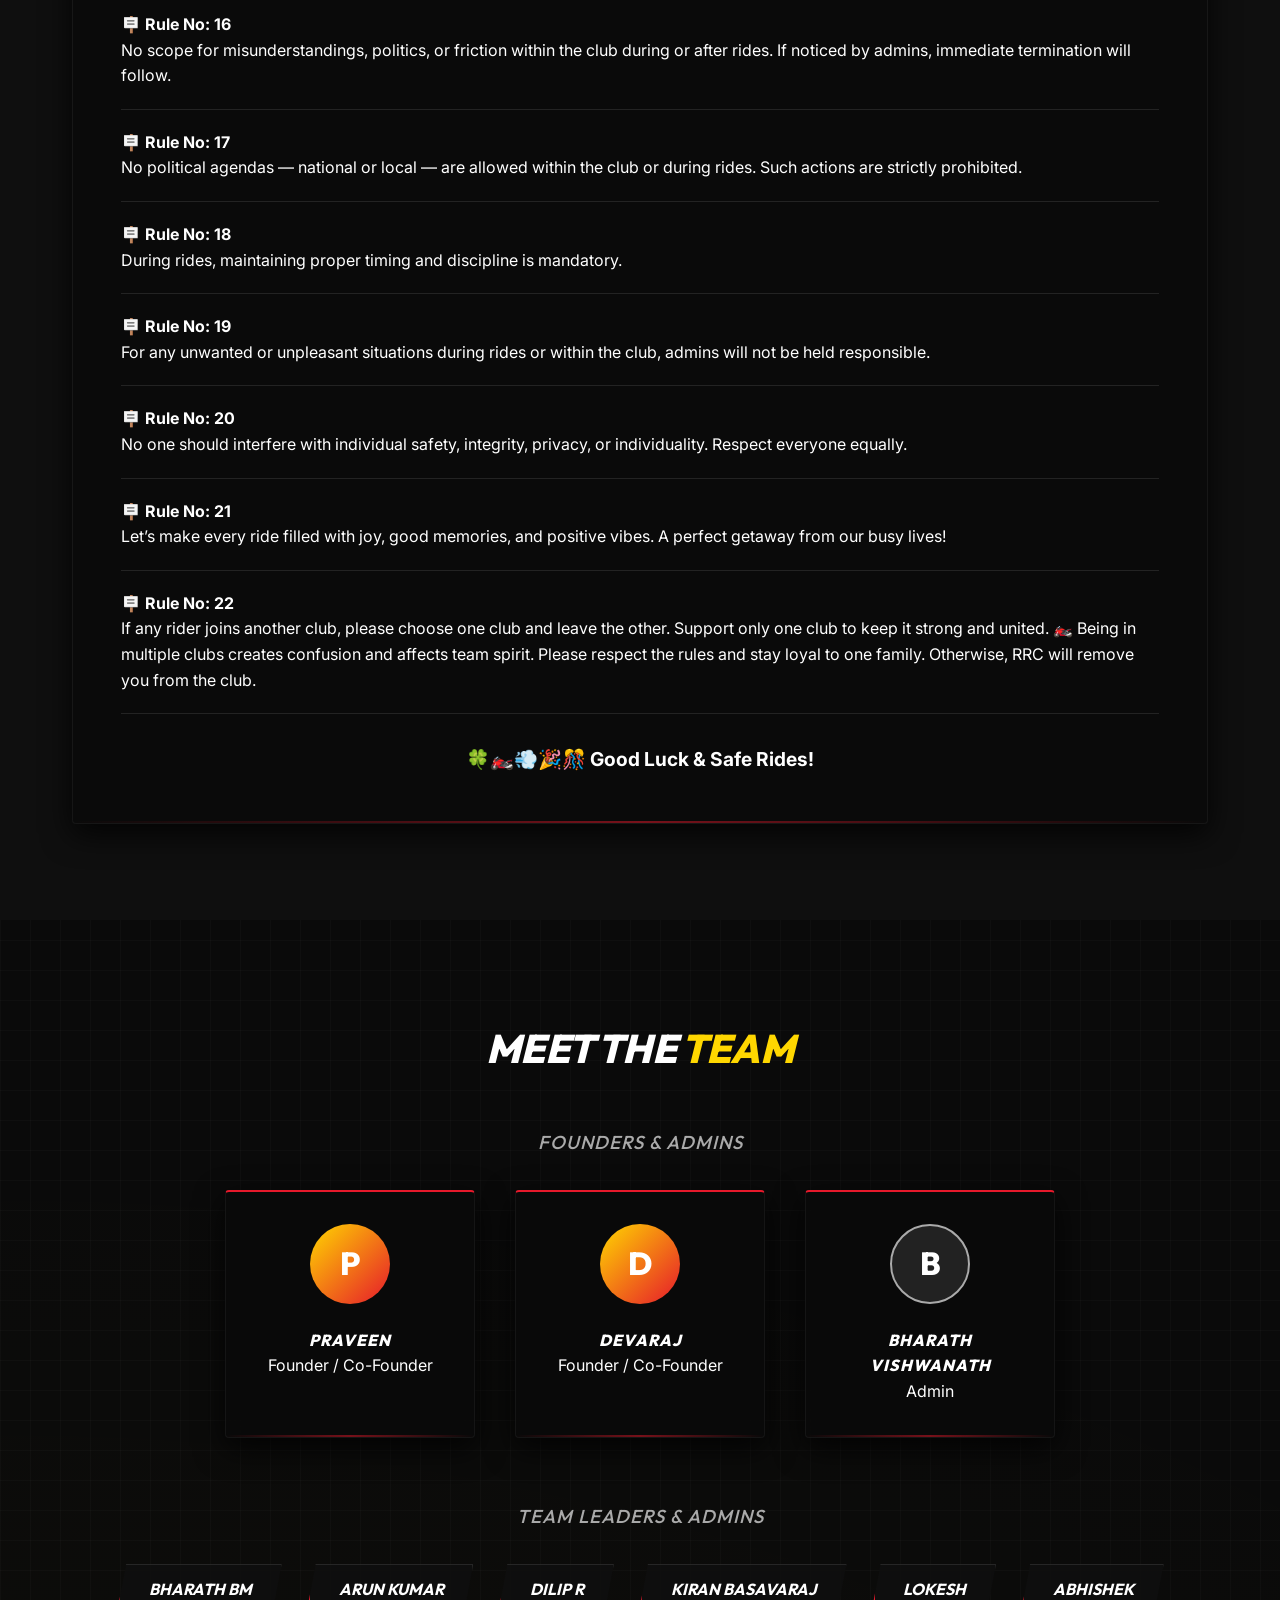
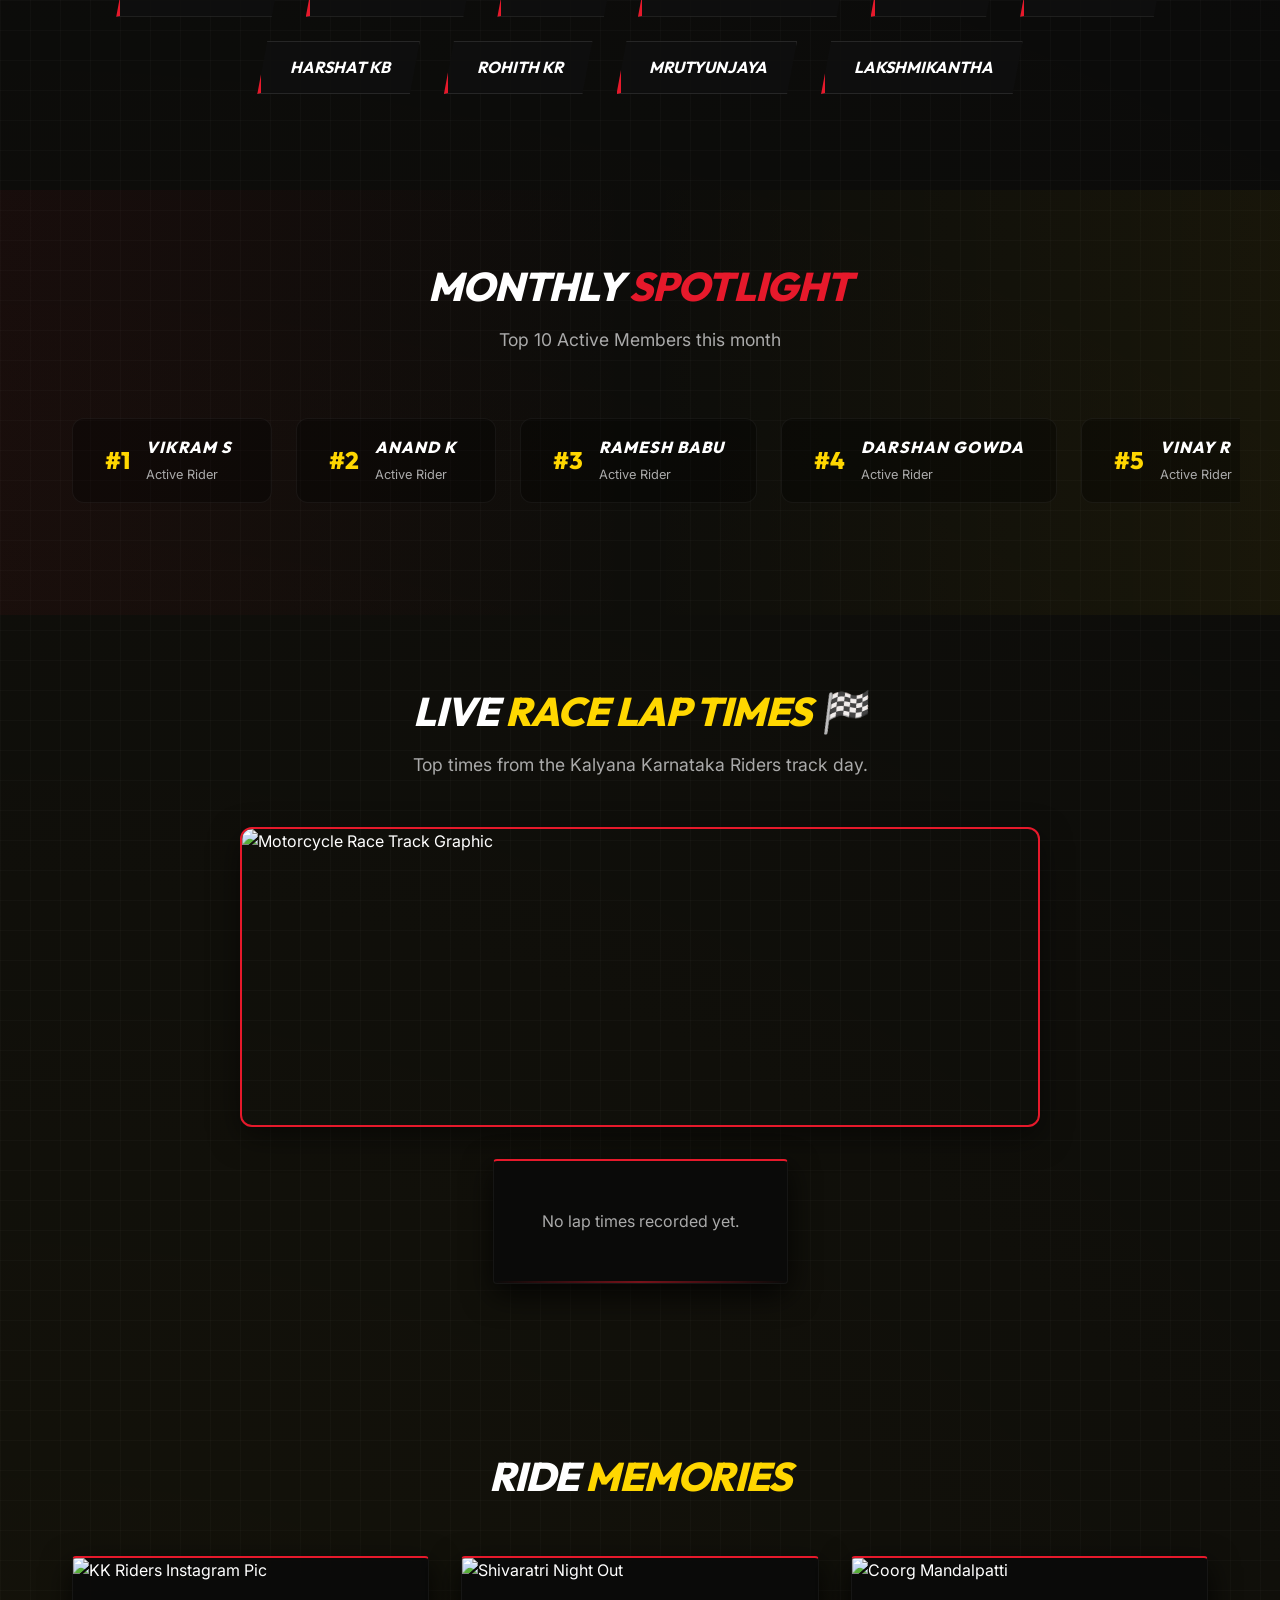
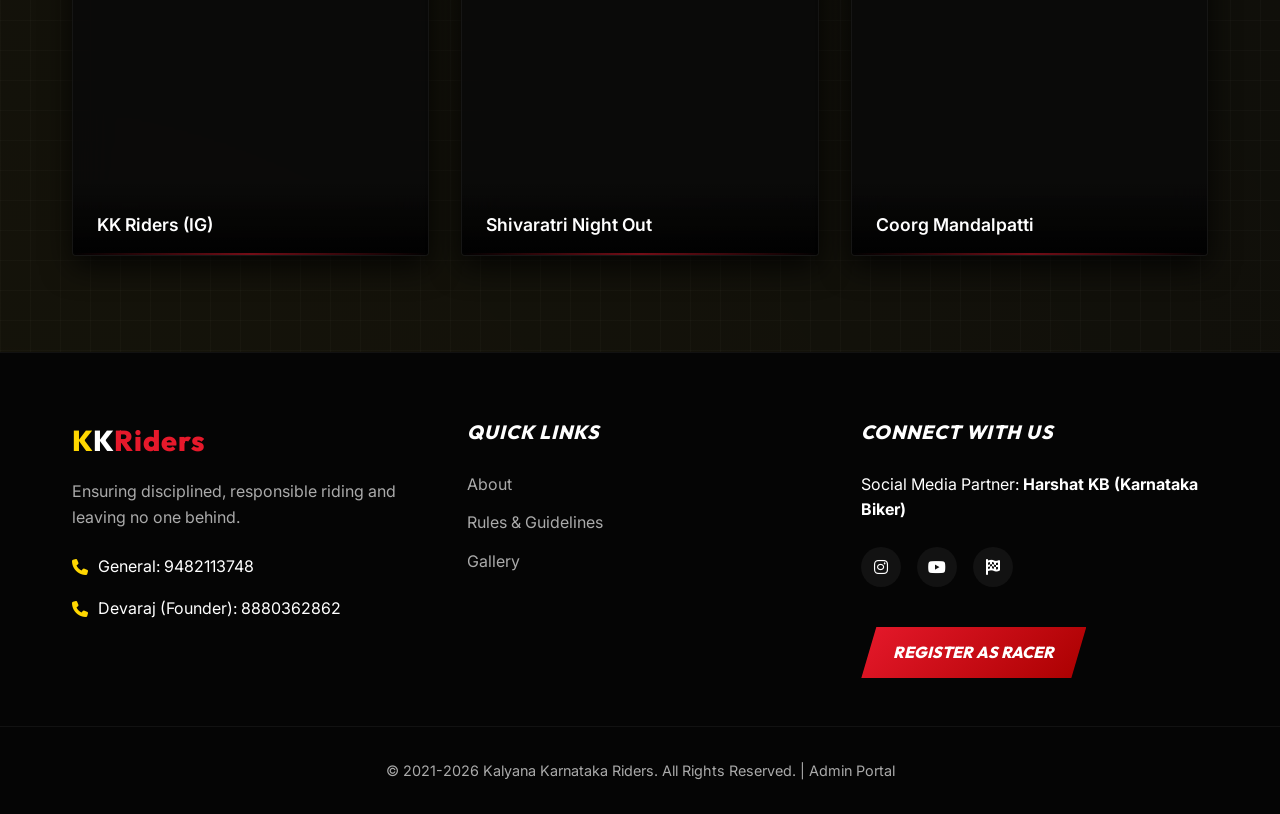
==== commit cb4614e9: "push" ====
--- a/index.html
+++ b/index.html
@@ -3,9 +3,9 @@
 <head>
     <meta charset="UTF-8">
     <meta name="viewport" content="width=device-width, initial-scale=1.0">
-    <title>Raichur Riders (💛❤️)</title>
+    <title>Kalyana Karnataka Riders (💛❤️)</title>
     <!-- SEO Meta Tags -->
-    <meta name="description" content="Raichur Riders - Bringing passionate riders together, educating new riders, and promoting public safety through social-awareness rides.">
+    <meta name="description" content="Kalyana Karnataka Riders - Bringing passionate riders together, educating new riders, and promoting public safety through social-awareness rides.">
     <!-- Google Fonts -->
     <link rel="preconnect" href="https://fonts.googleapis.com">
     <link rel="preconnect" href="https://fonts.gstatic.com" crossorigin>
@@ -20,7 +20,7 @@
     <nav id="navbar" class="glass-header">
         <div class="nav-container">
             <div class="logo">
-                <span class="logo-k">R</span><span class="logo-r">R</span><span class="logo-c">C</span>
+                <span class="logo-k">K</span><span class="logo-r">K</span><span class="logo-c">Riders</span>
             </div>
             <ul class="nav-links">
                 <li><a href="#home">Home</a></li>
@@ -28,7 +28,8 @@
                 <li><a href="#team">Team</a></li>
                 <li><a href="#guidelines">Guidelines</a></li>
                 <li><a href="#gallery">Gallery</a></li>
-                <li><a href="https://forms.gle/YOUR_GOOGLE_FORM_LINK" target="_blank" class="btn btn-primary outlined">Register to Race</a></li>
+                <li><a href="https://docs.google.com/forms/d/e/1FAIpQLSfO7H7Kot3DrUARanyuoGNmyT4O1b9tfrvotmCi9nnkM-Tblg/viewform?usp=publish-editor" target="_blank" class="btn btn-primary outlined">Register to Race</a></li>
+                <li><a href="admin.html" class="btn" style="background: var(--color-yellow); color: var(--color-bg); font-weight: bold;"><i class="fa-solid fa-lock"></i> Admin</a></li>
             </ul>
         </div>
     </nav>
@@ -38,7 +39,7 @@
         <div class="hero-overlay"></div>
         <div class="hero-content">
             <div class="badge">EST. 2021</div>
-            <h1 class="main-title">Raichur <span class="gradient-text">Riders</span></h1>
+            <h1 class="main-title">Kalyana Karnataka <span class="gradient-text">Riders</span></h1>
             <p class="motto">"Safety is greater than speed, friendship is more precious than the ride."</p>
             <p class="motto-kannada">(ವೇಗಕ್ಕಿಂತ ಸುರಕ್ಷತೆ ದೊಡ್ಡದು, ರೈಡ್ಗಿಂತ ಸ್ನೇಹ ಅಮೂಲ್ಯ)</p>
             
@@ -210,8 +211,12 @@
     <section class="race-section" id="race" style="padding: 4rem 0;">
         <div class="container section-header">
             <h2>Live <span class="text-yellow">Race Lap Times</span> 🏁</h2>
-            <p>Top times from the Raichur Riders track day.</p>
-        </div>
+            <p>Top times from the Kalyana Karnataka Riders track day.</p>
+        </div>
+        <div class="container" style="display: flex; flex-direction: column; align-items: center; gap: 2rem;">
+             <!-- Race Graphic -->
+             <img src="https://images.unsplash.com/photo-1558981420-c532902e58b4?ixlib=rb-4.0.3&auto=format&fit=crop&w=1000&q=80" alt="Motorcycle Race Track Graphic" style="width: 100%; max-width: 800px; height: 300px; object-fit: cover; border-radius: 12px; border: 2px solid var(--color-red); box-shadow: 0 10px 30px rgba(0,0,0,0.5);">
+             
         <div class="container">
              <div class="glass-card padding-lg" style="max-width: 600px; margin: 0 auto;">
                  <ul id="main-leaderboard" style="list-style:none;">
@@ -228,10 +233,10 @@
             <h2>Ride <span class="text-yellow">Memories</span></h2>
         </div>
         <div class="container gallery-grid">
-            <div class="gallery-item glass-card image-loading" data-caption="Ride No. 27">
-               <!-- Will insert images once generated by model -->
-               <img id="gallery-img-1" src="file:///C:/Users/prasad.j/.gemini/antigravity/brain/2eb037b9-796f-4c8d-a754-7ff4f1ba32cd/hero_background_1776745326328.png" alt="Ride 27" loading="lazy">
-               <div class="gallery-caption">Ride No. 27</div>
+            <div class="gallery-item glass-card image-loading" data-caption="Kalyana Karnataka Riders">
+               <!-- Instagram Page Picture -->
+               <img id="gallery-img-1" src="https://scontent.cdninstagram.com/v/t51.82787-19/655176700_17868292920595427_4963013409995020672_n.jpg?stp=dst-jpg_s100x100_tt6&amp;_nc_cat=103&amp;ccb=7-5&amp;_nc_sid=bf7eb4&amp;efg=eyJ2ZW5jb2RlX3RhZyI6InByb2ZpbGVfcGljLnd3dy4xMDgwLkMzIn0%3D&amp;_nc_ohc=0d7-zomwKKIQ7kNvwGinpoV&amp;_nc_oc=AdomvIEwTad7LTvRI7k6-Y2gHHMV24EuHssQyhnYQpVM5uJY6SlS6XdvLIlxw2y2jbU&amp;_nc_zt=24&amp;_nc_ht=scontent.cdninstagram.com&amp;_nc_gid=CGPVXs31NomnZEMUSgwbrQ&amp;_nc_ss=7a20f&amp;oh=00_Af3huJr5eYpSnCqHGHqcXhAgbGw9FEGXIv2JJLmFhGcfVA&amp;oe=69ECB7A7" alt="KK Riders Instagram Pic" loading="lazy" style="object-fit: cover;">
+               <div class="gallery-caption">KK Riders (IG)</div>
             </div>
             <div class="gallery-item glass-card image-loading" data-caption="Shivaratri Night Out">
                <img id="gallery-img-2" src="file:///C:/Users/prasad.j/.gemini/antigravity/brain/2eb037b9-796f-4c8d-a754-7ff4f1ba32cd/hero_background_1776745326328.png" alt="Shivaratri Night Out" loading="lazy">
@@ -249,7 +254,7 @@
         <div class="container footer-grid">
             <div class="footer-info">
                 <div class="logo">
-                     <span class="logo-k">R</span><span class="logo-r">R</span><span class="logo-c">C</span>
+                     <span class="logo-k">K</span><span class="logo-r">K</span><span class="logo-c">Riders</span>
                 </div>
                 <p>Ensuring disciplined, responsible riding and leaving no one behind.</p>
                 <div class="contact-details">
@@ -269,15 +274,15 @@
                 <h3>Connect With Us</h3>
                 <p>Social Media Partner: <strong>Harshat KB (Karnataka Biker)</strong></p>
                 <div class="social-icons">
-                    <a href="#" class="icon"><i class="fa-brands fa-instagram"></i></a>
+                    <a href="https://www.instagram.com/kkriderz_?igsh=MXBteW55YTR0a3l0Zw==" target="_blank" class="icon"><i class="fa-brands fa-instagram"></i></a>
                     <a href="#" class="icon"><i class="fa-brands fa-youtube"></i></a>
-                    <a href="https://forms.gle/YOUR_GOOGLE_FORM_LINK" target="_blank" class="icon"><i class="fa-solid fa-flag-checkered"></i></a>
-                </div>
-                <a href="https://forms.gle/YOUR_GOOGLE_FORM_LINK" target="_blank" class="btn btn-primary margin-top-sm">Register as Racer</a>
+                    <a href="https://docs.google.com/forms/d/e/1FAIpQLSfO7H7Kot3DrUARanyuoGNmyT4O1b9tfrvotmCi9nnkM-Tblg/viewform?usp=publish-editor" target="_blank" class="icon"><i class="fa-solid fa-flag-checkered"></i></a>
+                </div>
+                <a href="https://docs.google.com/forms/d/e/1FAIpQLSfO7H7Kot3DrUARanyuoGNmyT4O1b9tfrvotmCi9nnkM-Tblg/viewform?usp=publish-editor" target="_blank" class="btn btn-primary margin-top-sm">Register as Racer</a>
             </div>
         </div>
         <div class="copyright">
-            <p>&copy; 2021-2026 Raichur Riders. All Rights Reserved. | <a href="admin.html" style="color:var(--color-text-secondary); text-decoration:none;">Admin Portal</a></p>
+            <p>&copy; 2021-2026 Kalyana Karnataka Riders. All Rights Reserved. | <a href="admin.html" style="color:var(--color-text-secondary); text-decoration:none;">Admin Portal</a></p>
         </div>
     </footer>
 
--- a/style.css
+++ b/style.css
@@ -40,6 +40,13 @@
 
 body {
     background-color: var(--color-bg-dark);
+    /* Premium Carbon Grid / Racing Track at Night vibe */
+    background-image: 
+        radial-gradient(circle at top right, rgba(230, 25, 43, 0.15) 0%, transparent 40%),
+        radial-gradient(circle at bottom left, rgba(255, 215, 0, 0.05) 0%, transparent 40%),
+        linear-gradient(rgba(255, 255, 255, 0.02) 1px, transparent 1px),
+        linear-gradient(90deg, rgba(255, 255, 255, 0.02) 1px, transparent 1px);
+    background-size: 100% 100%, 100% 100%, 30px 30px, 30px 30px;
     color: var(--color-text-primary);
     font-family: var(--font-body);
     line-height: 1.6;
@@ -49,7 +56,10 @@
 /* Typography Utilities */
 h1, h2, h3, h4, h5, h6 {
     font-family: var(--font-display);
-    font-weight: 700;
+    font-weight: 800;
+    font-style: italic; /* Racing speed effect */
+    text-transform: uppercase;
+    letter-spacing: 1px;
 }
 
 .text-yellow { color: var(--color-yellow); }
@@ -85,20 +95,31 @@
 }
 
 /* Elements & Glassmorphism */
-.glass-card {
-    background: var(--color-bg-glass);
-    backdrop-filter: blur(12px);
-    -webkit-backdrop-filter: blur(12px);
-    border: 1px solid rgba(255, 255, 255, 0.05);
-    border-radius: 16px;
-    padding: 2rem;
-    transition: transform var(--trans-normal), box-shadow var(--trans-normal);
-}
-
-.glass-card:hover {
-    transform: translateY(-5px);
-    box-shadow: 0 10px 30px rgba(0, 0, 0, 0.5), inset 0 0 0 1px rgba(255, 215, 0, 0.2);
-}
+    .glass-card {
+        background: rgba(10, 10, 10, 0.85);
+        backdrop-filter: blur(20px);
+        -webkit-backdrop-filter: blur(20px);
+        border: 1px solid rgba(255, 255, 255, 0.05);
+        border-radius: 4px; /* Sleeker, aerodynamic edges */
+        border-top: 2px solid var(--color-red); /* Sharp neon red top */
+        padding: 2rem;
+        transition: transform var(--trans-normal), box-shadow var(--trans-normal);
+        position: relative;
+        overflow: hidden;
+        box-shadow: 0 10px 30px rgba(0,0,0,0.8);
+    }
+    .glass-card::after {
+        content: '';
+        position: absolute;
+        bottom: 0; left: 0; width: 100%; height: 2px;
+        background: linear-gradient(90deg, transparent, var(--color-red), transparent);
+        opacity: 0.5;
+    }
+    
+    .glass-card:hover {
+        transform: translateY(-5px);
+        box-shadow: 0 15px 40px rgba(230, 25, 43, 0.2), inset 0 0 0 1px rgba(230, 25, 43, 0.3);
+    }
 
 /* Navbar */
 .glass-header {
@@ -106,10 +127,17 @@
     top: 0;
     width: 100%;
     z-index: 1000;
-    background: rgba(10, 10, 10, 0.8);
-    backdrop-filter: blur(16px);
-    border-bottom: 1px solid rgba(255, 255, 255, 0.05);
+    background: rgba(5, 5, 5, 0.95);
+    backdrop-filter: blur(20px);
+    border-bottom: 1px solid rgba(230, 25, 43, 0.3);
+    box-shadow: 0 5px 25px rgba(230, 25, 43, 0.15);
     transition: background var(--trans-fast);
+}
+.glass-header::after {
+    content: '';
+    position: absolute;
+    bottom: -1px; left: 0; width: 100%; height: 2px;
+    background: linear-gradient(90deg, var(--color-yellow), var(--color-red) 50%, var(--color-yellow));
 }
 
 .nav-container {
@@ -154,35 +182,43 @@
 /* Button */
 .btn {
     display: inline-block;
-    padding: 0.8rem 1.5rem;
-    border-radius: 8px;
-    font-weight: 600;
+    padding: 0.8rem 2rem;
+    font-weight: 800;
+    text-transform: uppercase;
     text-decoration: none;
     transition: all var(--trans-fast);
     cursor: pointer;
     border: none;
-    font-family: var(--font-body);
+    font-family: var(--font-display);
+    font-style: italic; /* Speed effect */
+    position: relative;
+    clip-path: polygon(15px 0, 100% 0, calc(100% - 15px) 100%, 0 100%);
+}
+
+.btn > * {
+    display: inline-block;
 }
 
 .btn-primary {
-    background: linear-gradient(135deg, var(--color-yellow), #f5a623);
-    color: #111;
+    background: linear-gradient(135deg, var(--color-red), #aa0000);
+    color: white;
 }
 
 .btn-primary.outlined {
-    background: transparent;
-    color: var(--color-yellow);
-    border: 1px solid var(--color-yellow);
+    background: rgba(230, 25, 43, 0.2);
+    color: white;
+    border-bottom: 2px solid var(--color-red);
 }
 
 .btn-primary:hover {
-    box-shadow: 0 0 20px var(--color-yellow-glow);
+    box-shadow: 0 0 25px var(--color-red-glow);
+    background: linear-gradient(135deg, #ff172b, var(--color-red));
     transform: scale(1.05);
 }
 
 .btn-primary.outlined:hover {
-    background: var(--color-yellow);
-    color: #111;
+    background: var(--color-red);
+    color: white;
 }
 
 /* Hero Section */
@@ -216,14 +252,16 @@
 
 .badge {
     display: inline-block;
-    padding: 0.4rem 1rem;
-    background: rgba(255,255,255,0.1);
-    border-radius: 20px;
-    font-size: 0.8rem;
-    font-weight: 600;
+    padding: 0.5rem 1.5rem;
+    background: var(--color-red);
+    color: white;
+    font-size: 0.9rem;
+    font-weight: 800;
+    font-style: italic;
     letter-spacing: 2px;
     margin-bottom: 1.5rem;
-    border: 1px solid rgba(255,255,255,0.2);
+    clip-path: polygon(10px 0, 100% 0, calc(100% - 10px) 100%, 0 100%);
+    box-shadow: 0 5px 15px rgba(230,25,43,0.3);
 }
 
 .main-title {
@@ -421,17 +459,22 @@
 .avatar.admin { background: rgba(255, 255, 255, 0.1); border: 2px solid var(--color-text-secondary); }
 
 .team-badge {
-    background: rgba(255,255,255,0.05);
-    padding: 0.8rem 1.5rem;
-    border-radius: 30px;
+    background: rgba(15,15,15,0.9);
+    padding: 0.8rem 1.8rem;
     border: 1px solid rgba(255,255,255,0.1);
+    border-left: 4px solid var(--color-red);
     transition: all var(--trans-fast);
+    font-family: var(--font-display);
+    font-weight: 700;
+    font-style: italic;
+    text-transform: uppercase;
+    clip-path: polygon(10px 0, 100% 0, calc(100% - 10px) 100%, 0 100%);
 }
 .team-badge:hover {
-    background: rgba(255,215,0,0.1);
-    border-color: var(--color-yellow);
-    color: var(--color-yellow);
-    transform: translateY(-2px);
+    background: rgba(230,25,43,0.1);
+    border-color: var(--color-red);
+    color: white;
+    transform: translateY(-3px);
 }
 
 /* Spotlight Section */
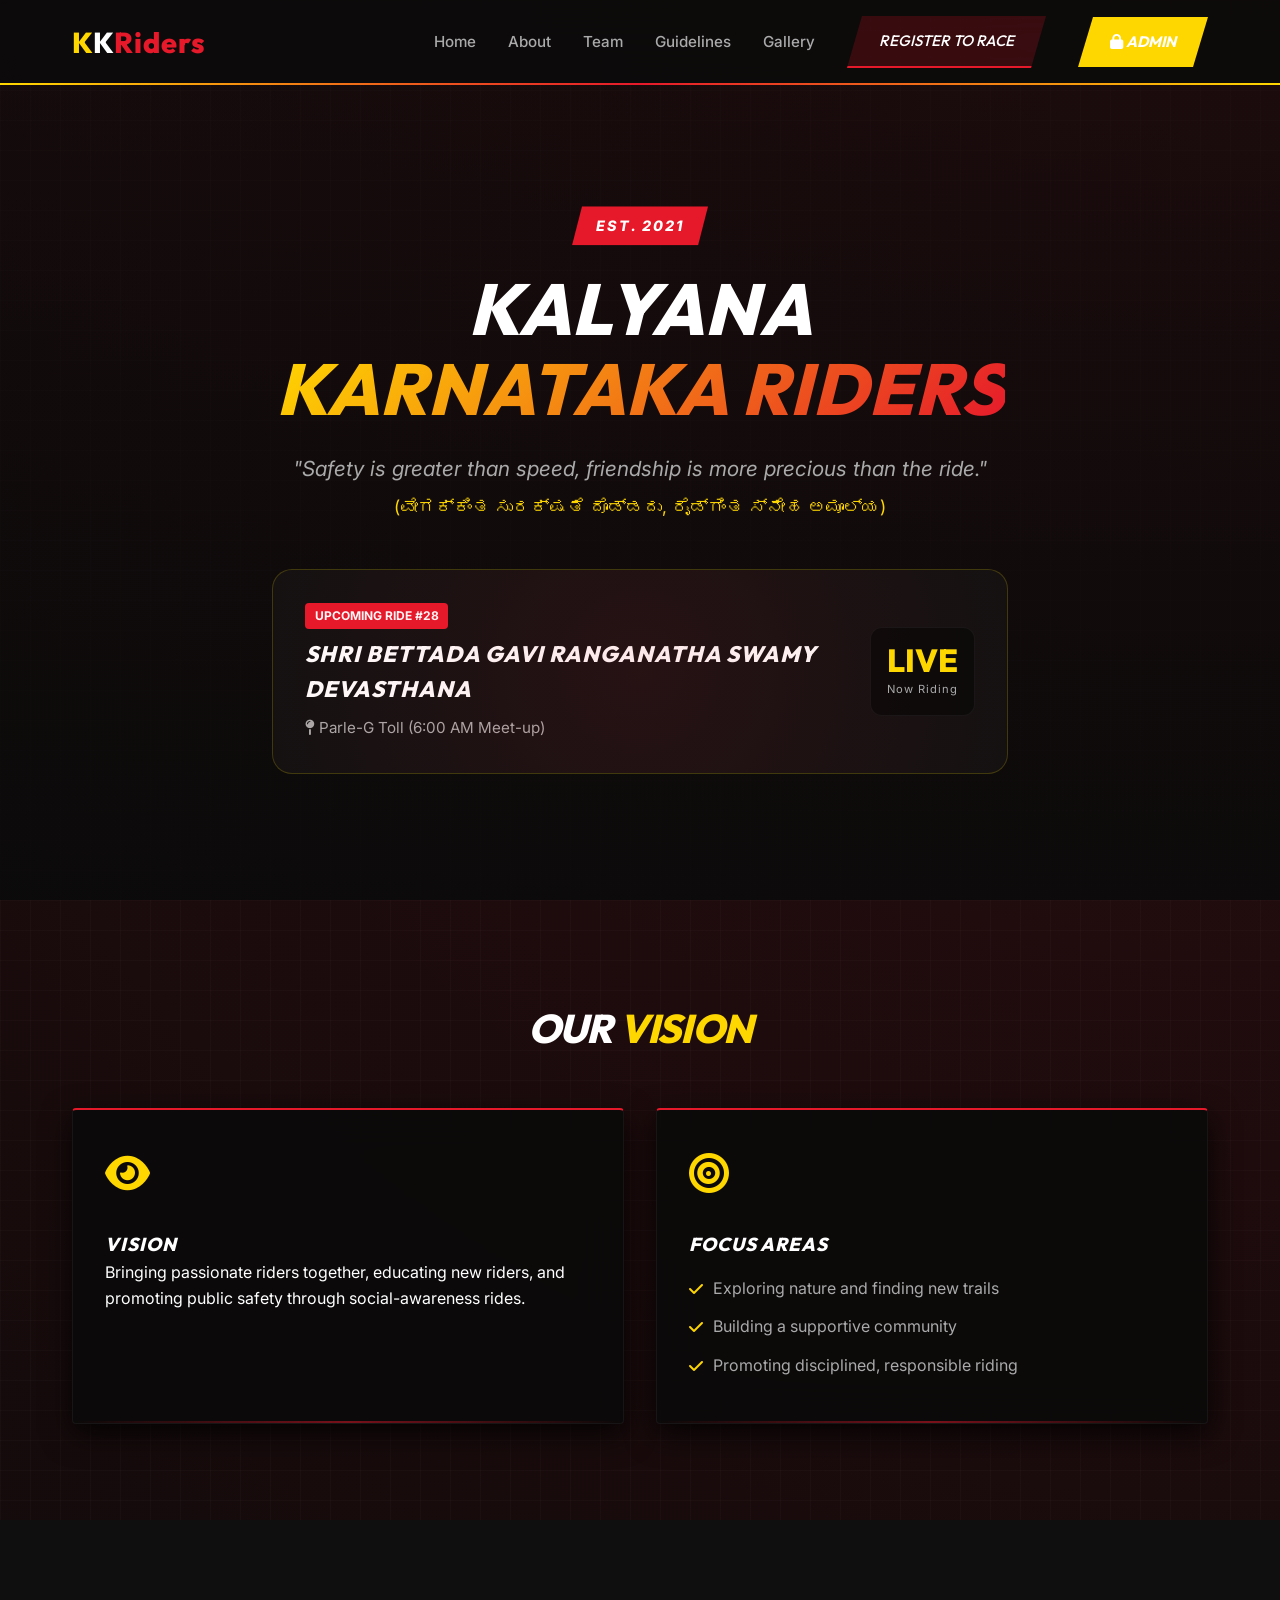
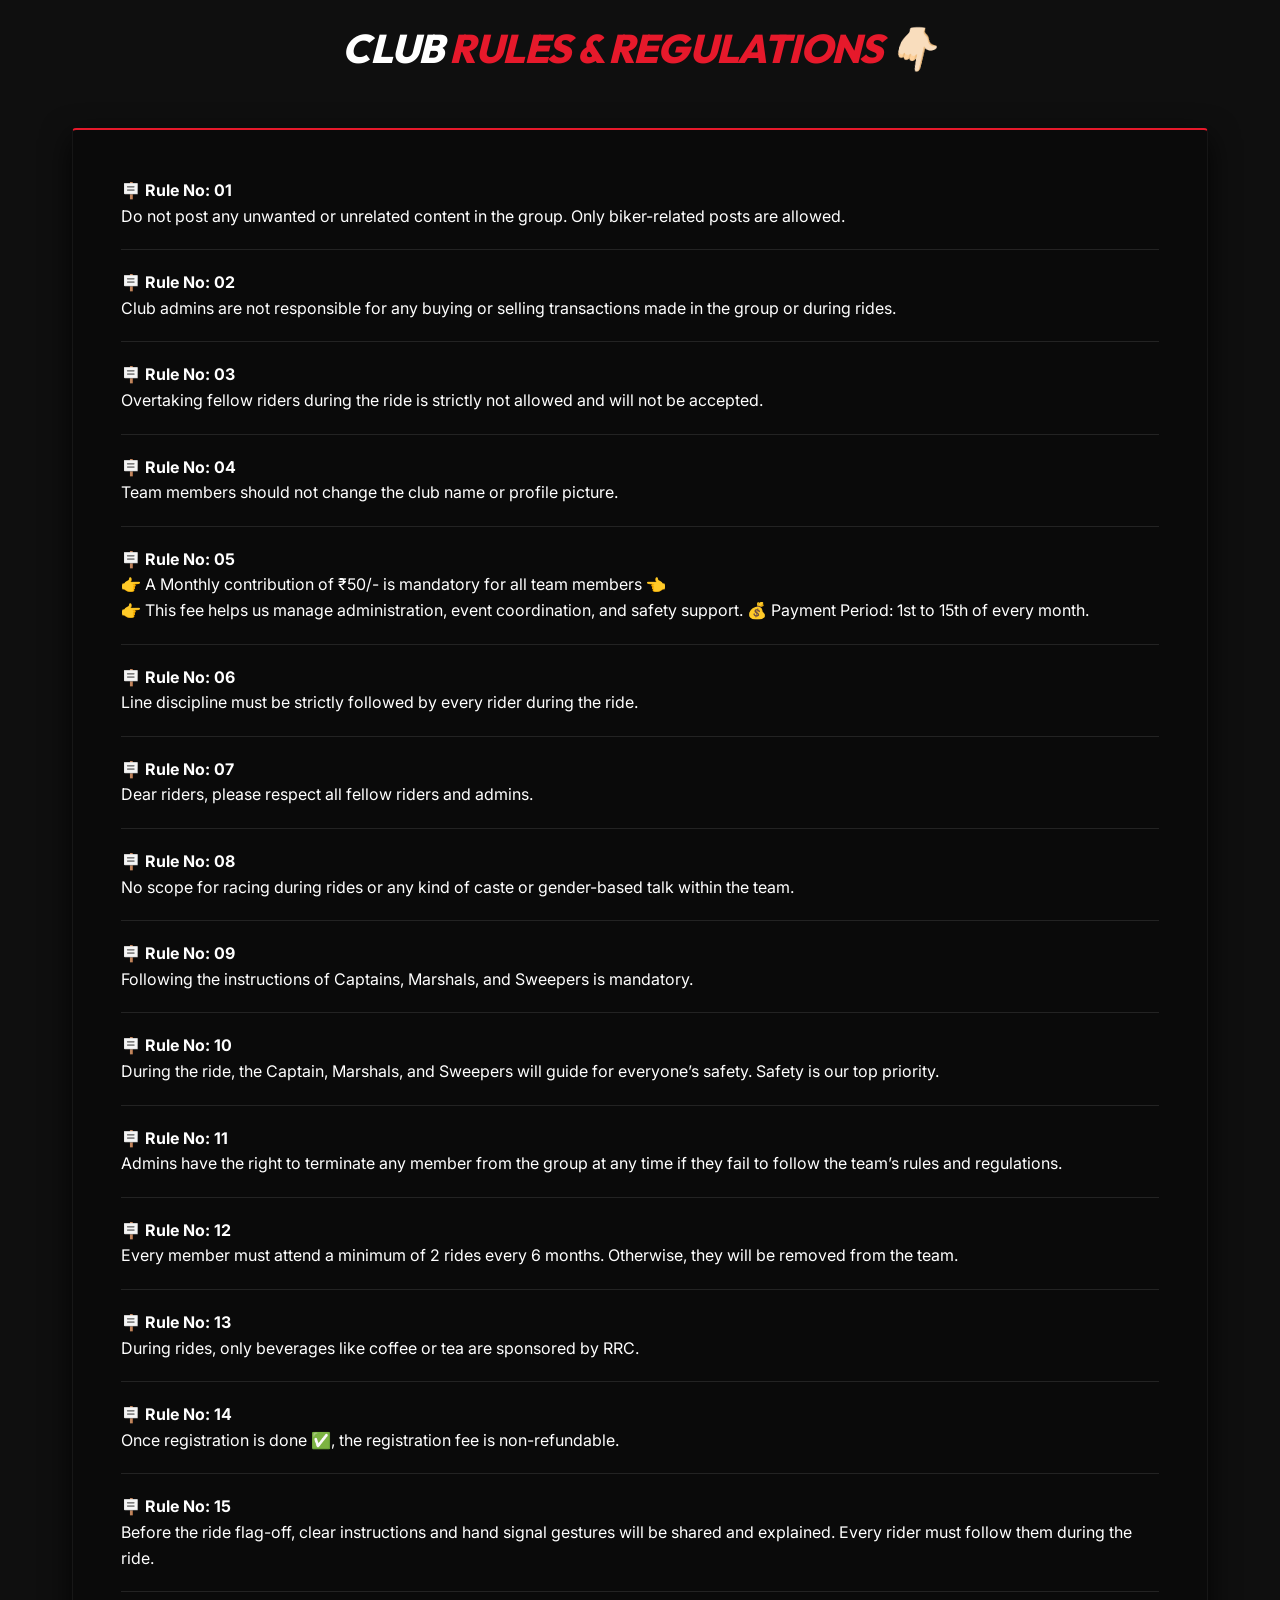
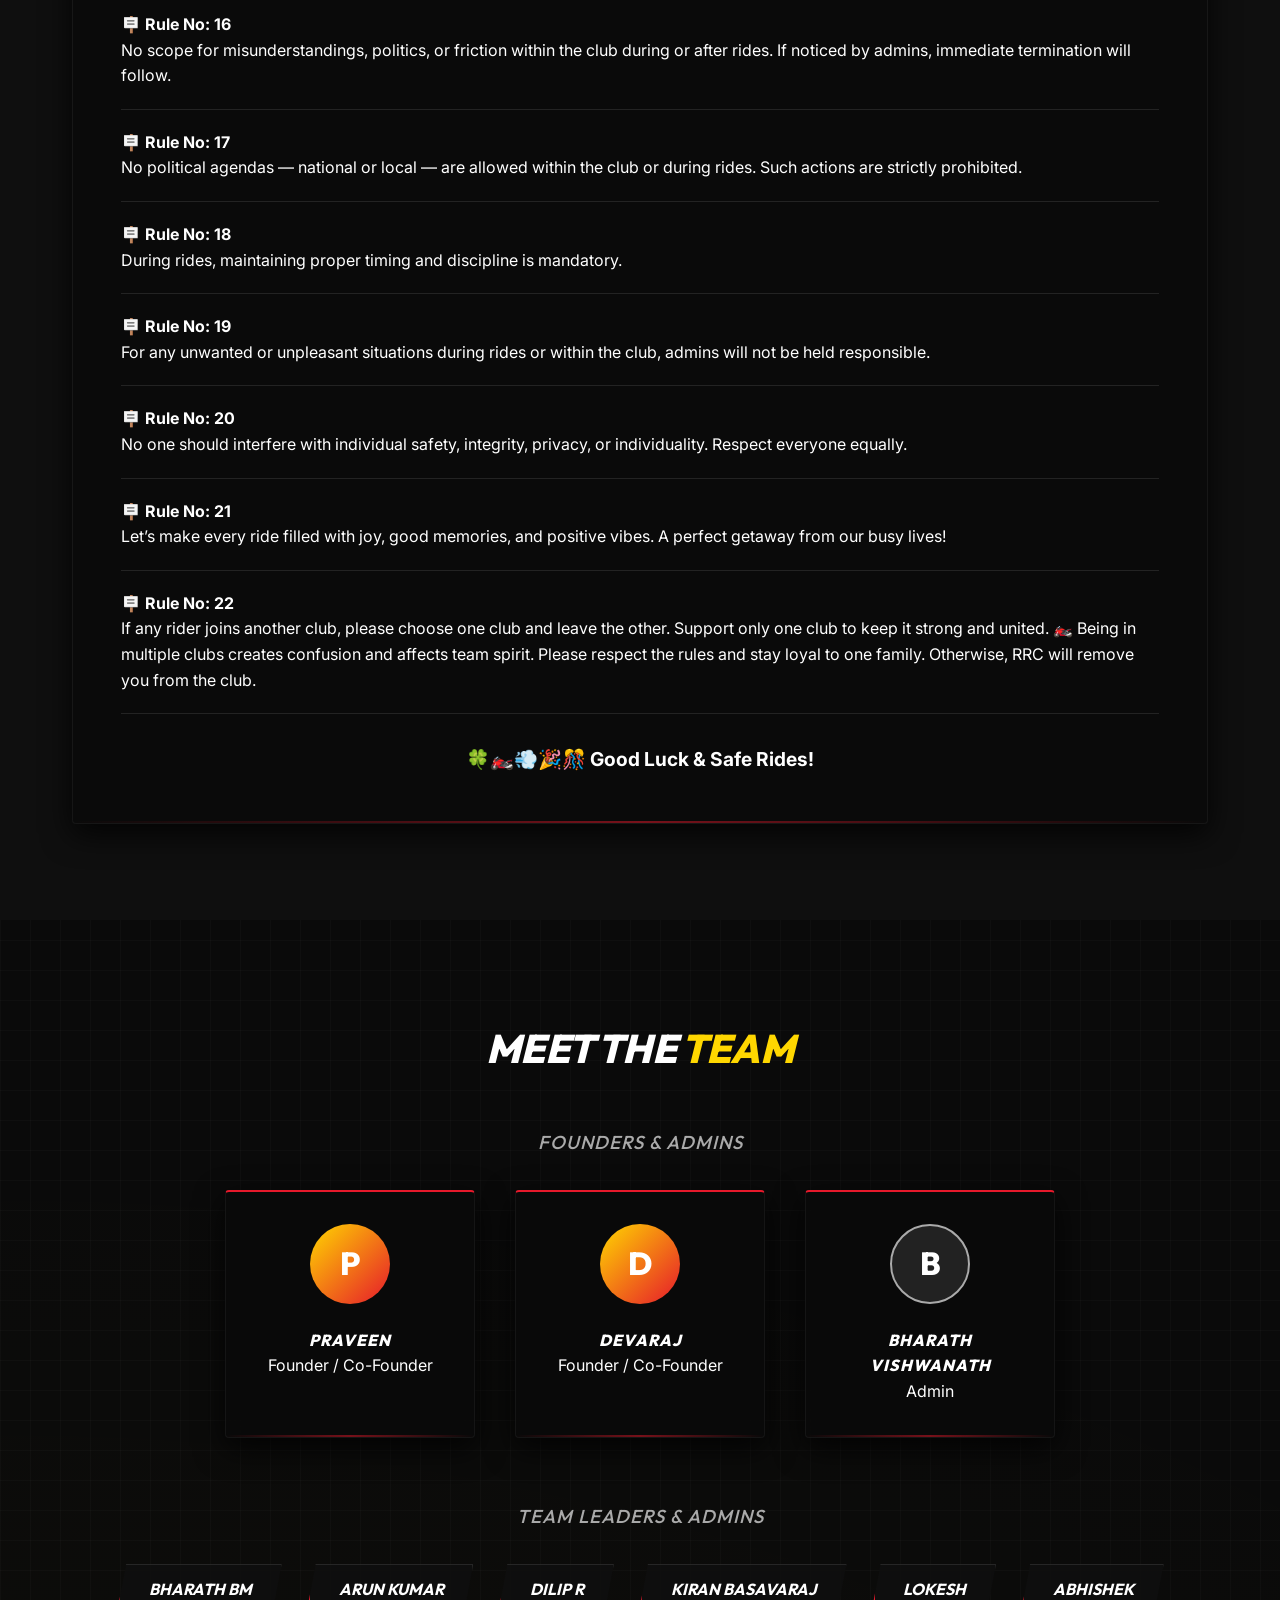
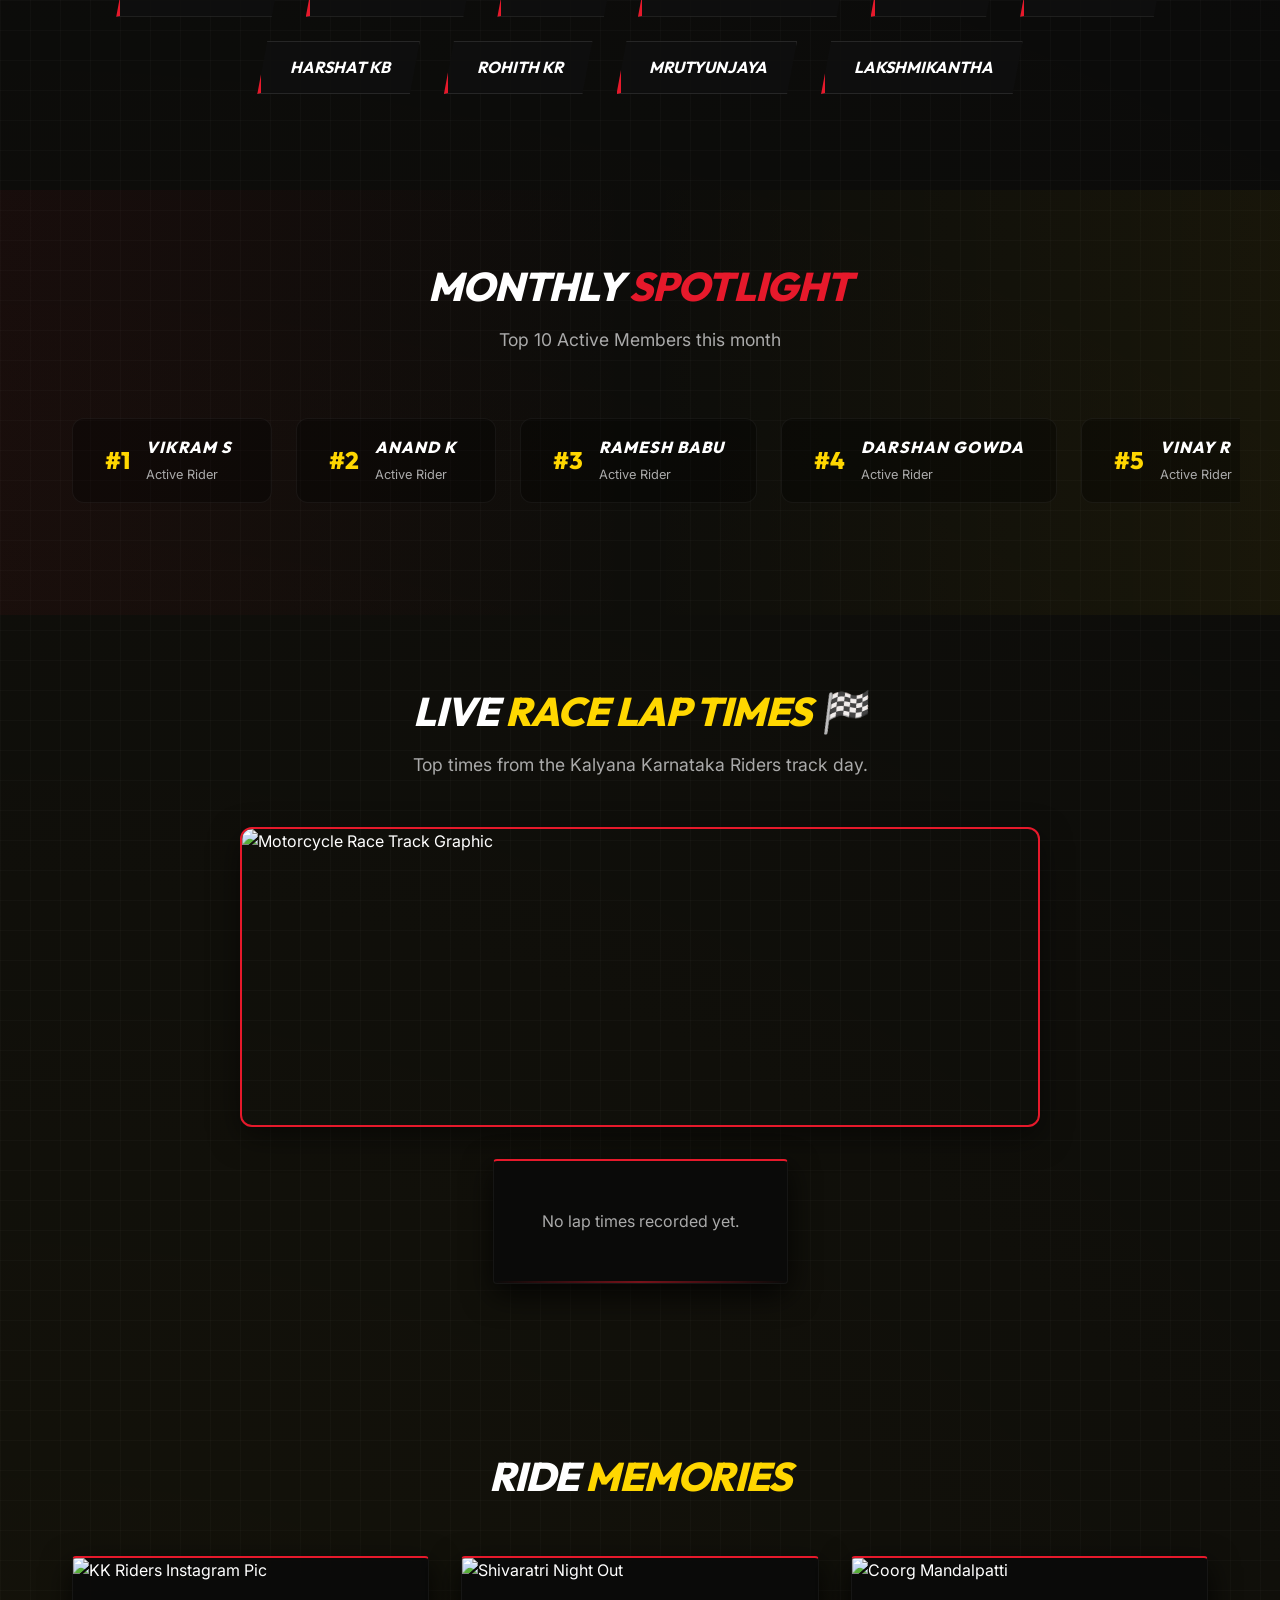
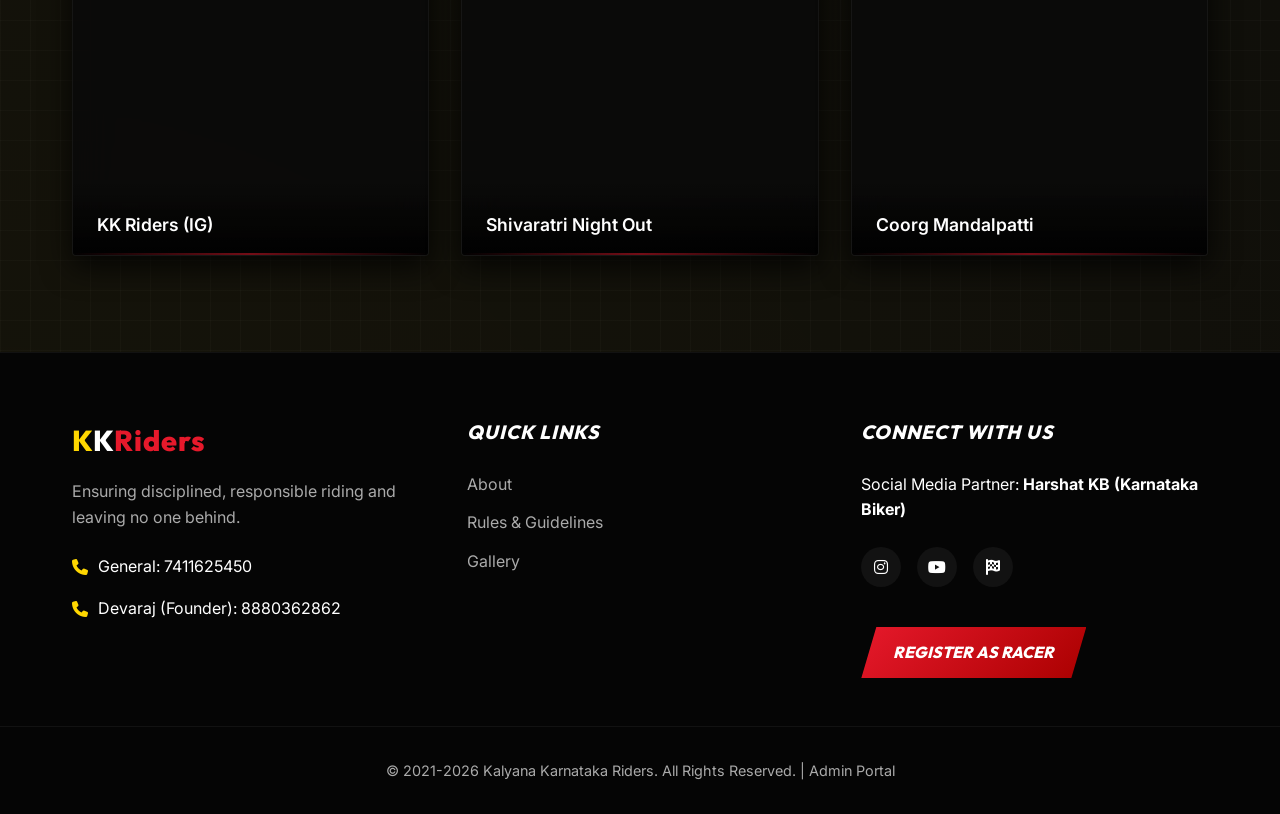
==== commit f98278ce: "hi" ====
--- a/index.html
+++ b/index.html
@@ -258,7 +258,7 @@
                 </div>
                 <p>Ensuring disciplined, responsible riding and leaving no one behind.</p>
                 <div class="contact-details">
-                    <p><i class="fa-solid fa-phone"></i> General: 9482113748</p>
+                    <p><i class="fa-solid fa-phone"></i> General: 7411625450</p>
                     <p><i class="fa-solid fa-phone"></i> Devaraj (Founder): 8880362862</p>
                 </div>
             </div>
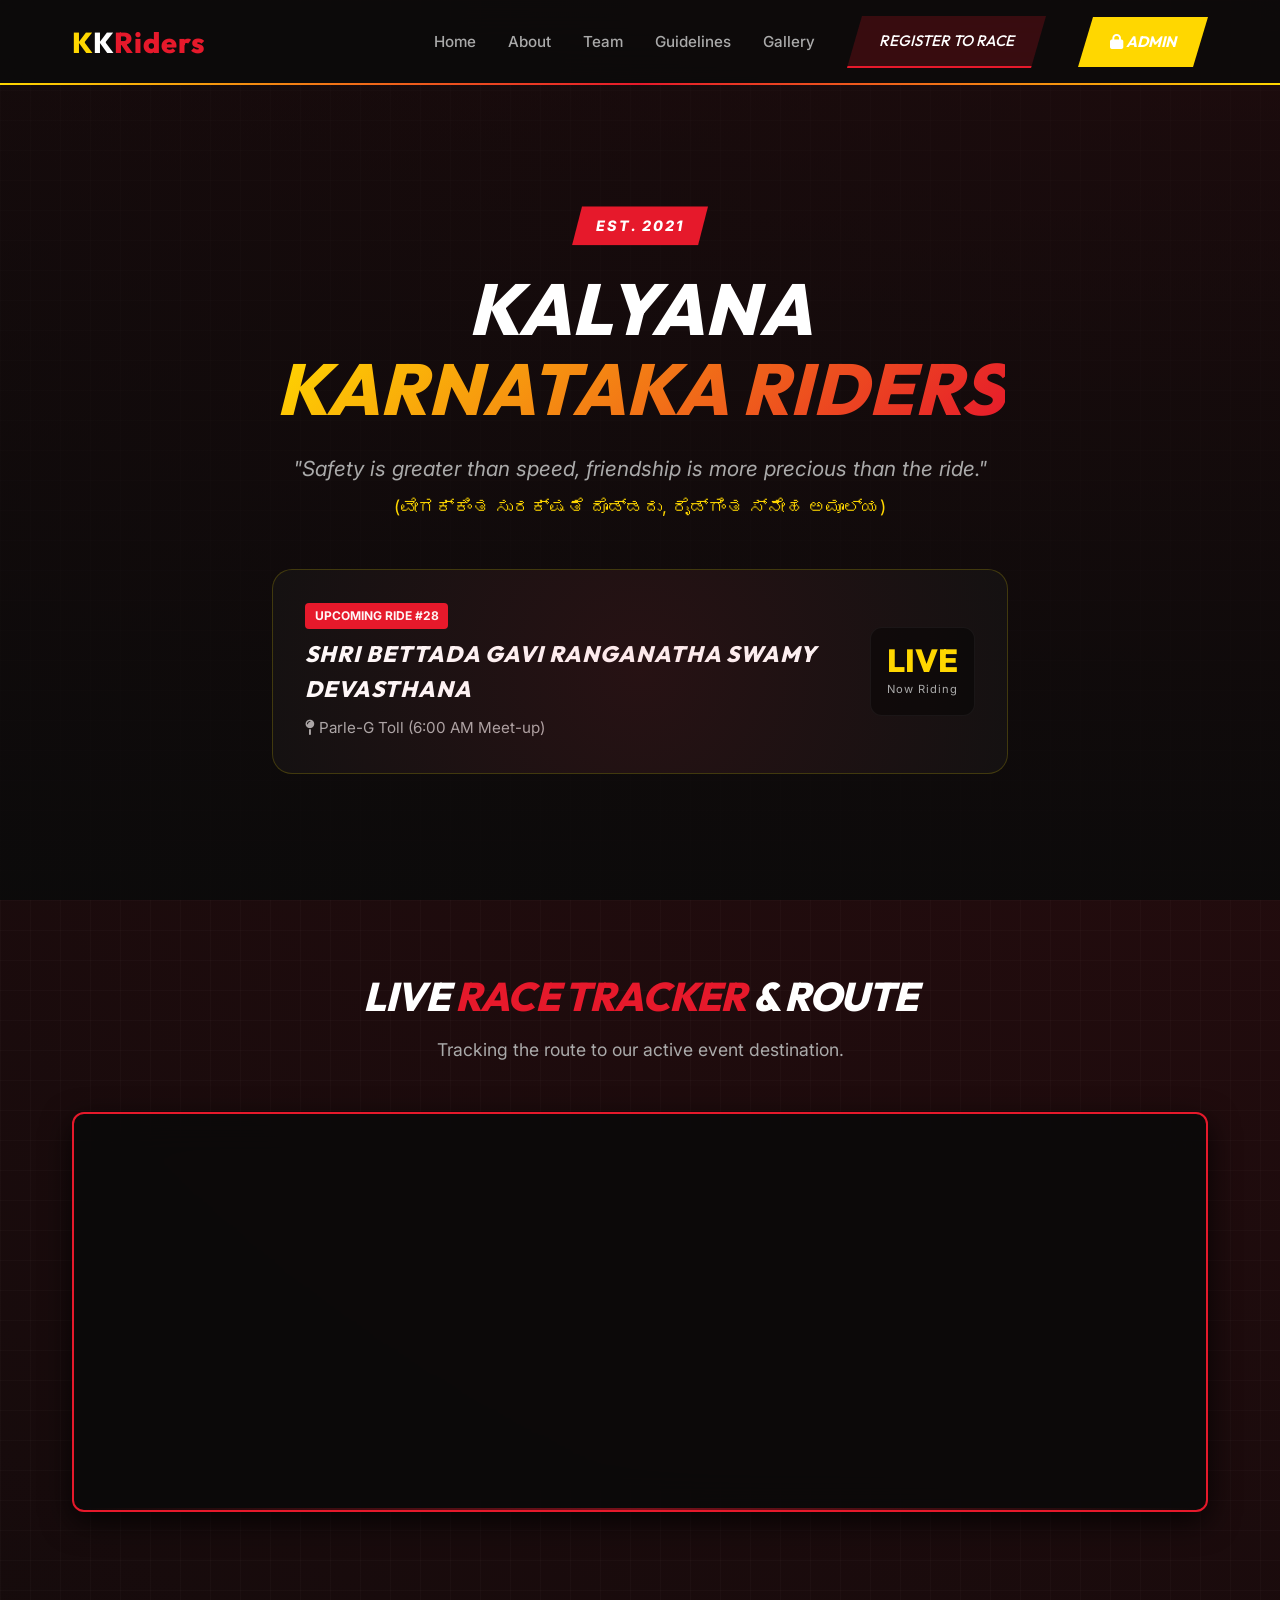
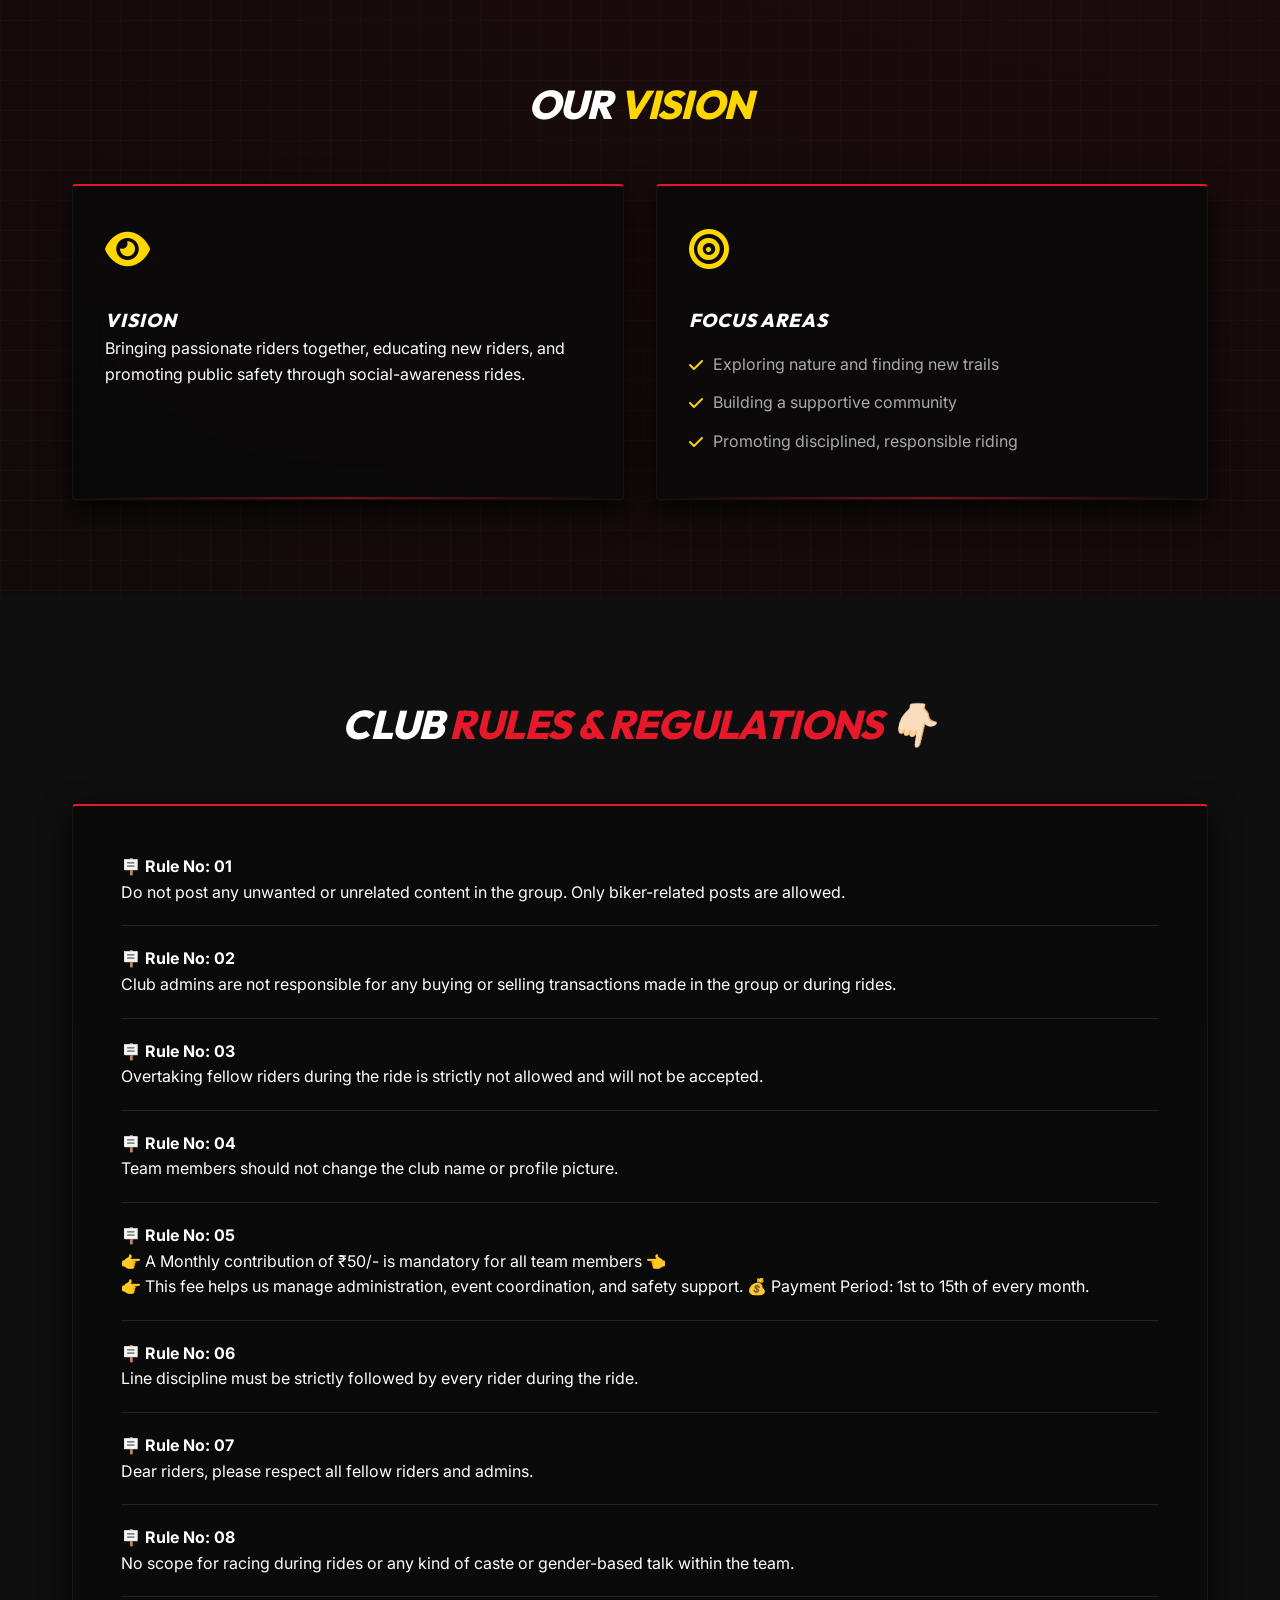
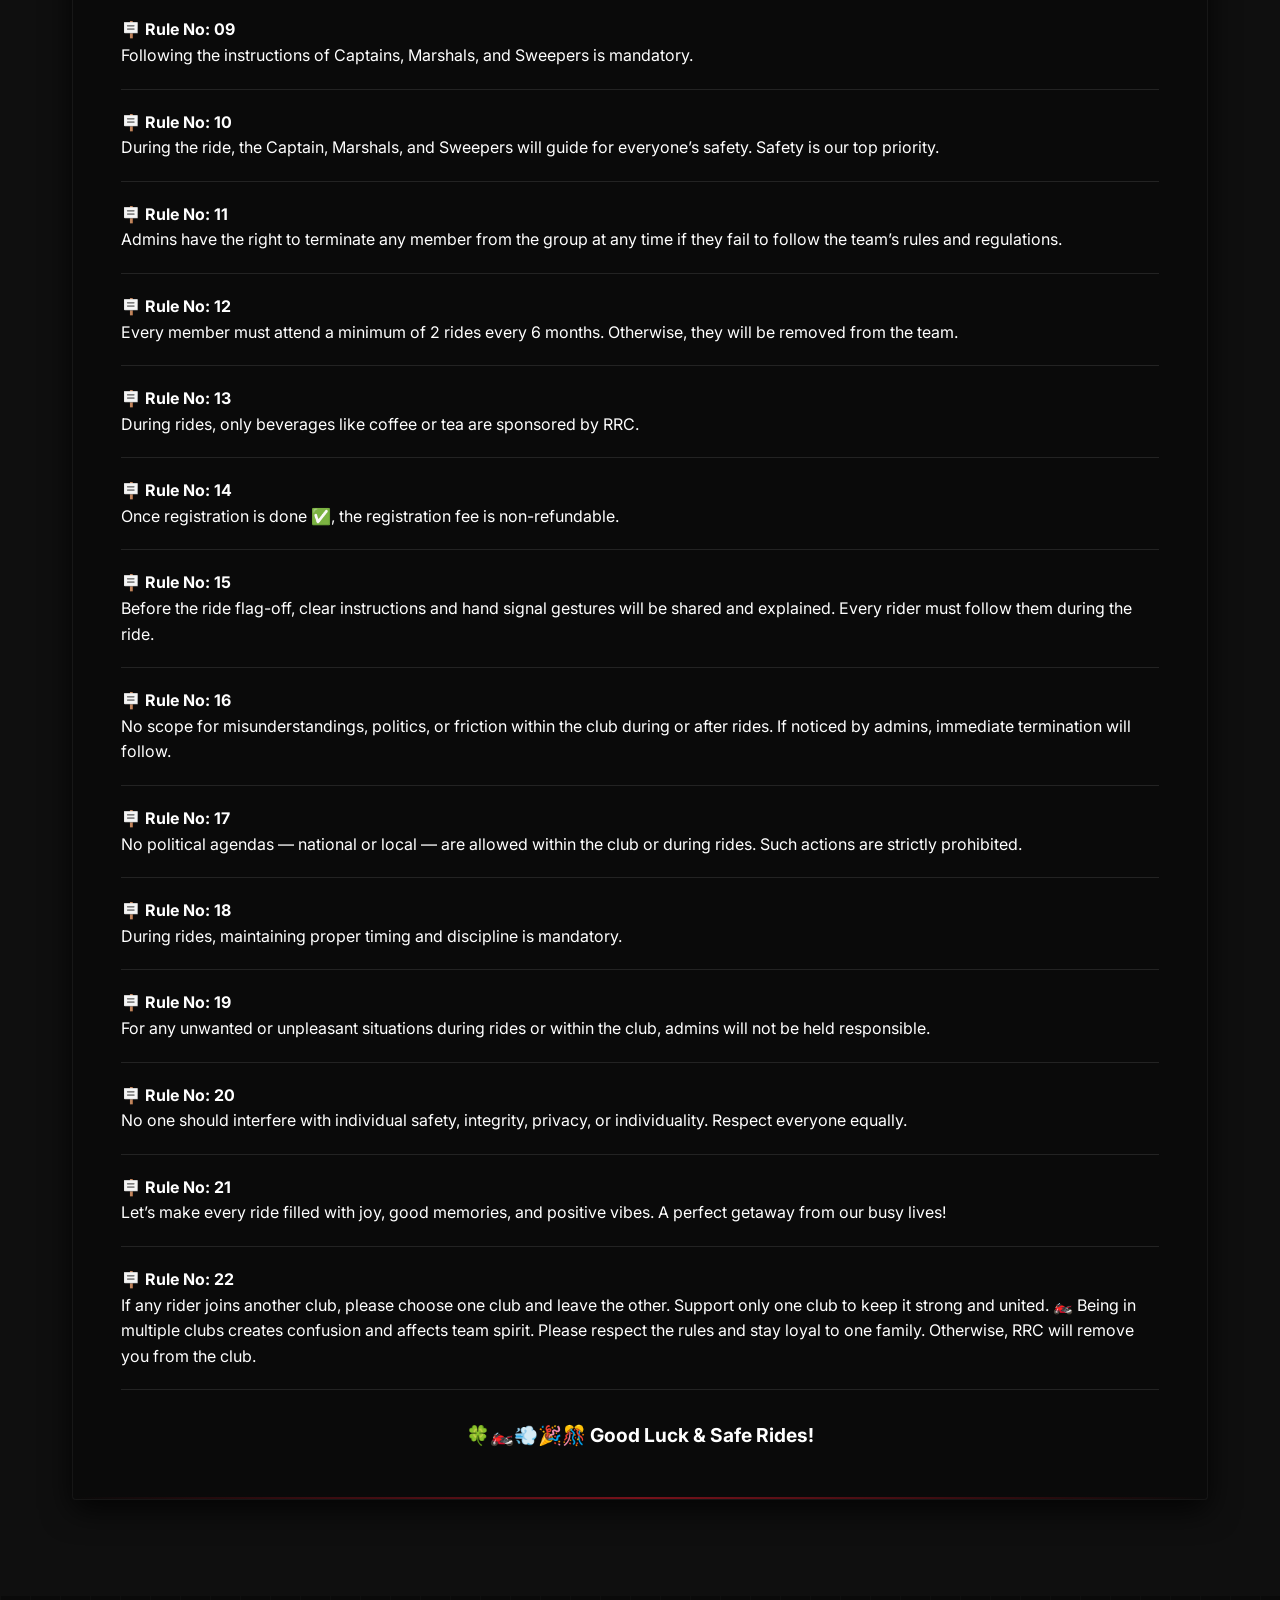
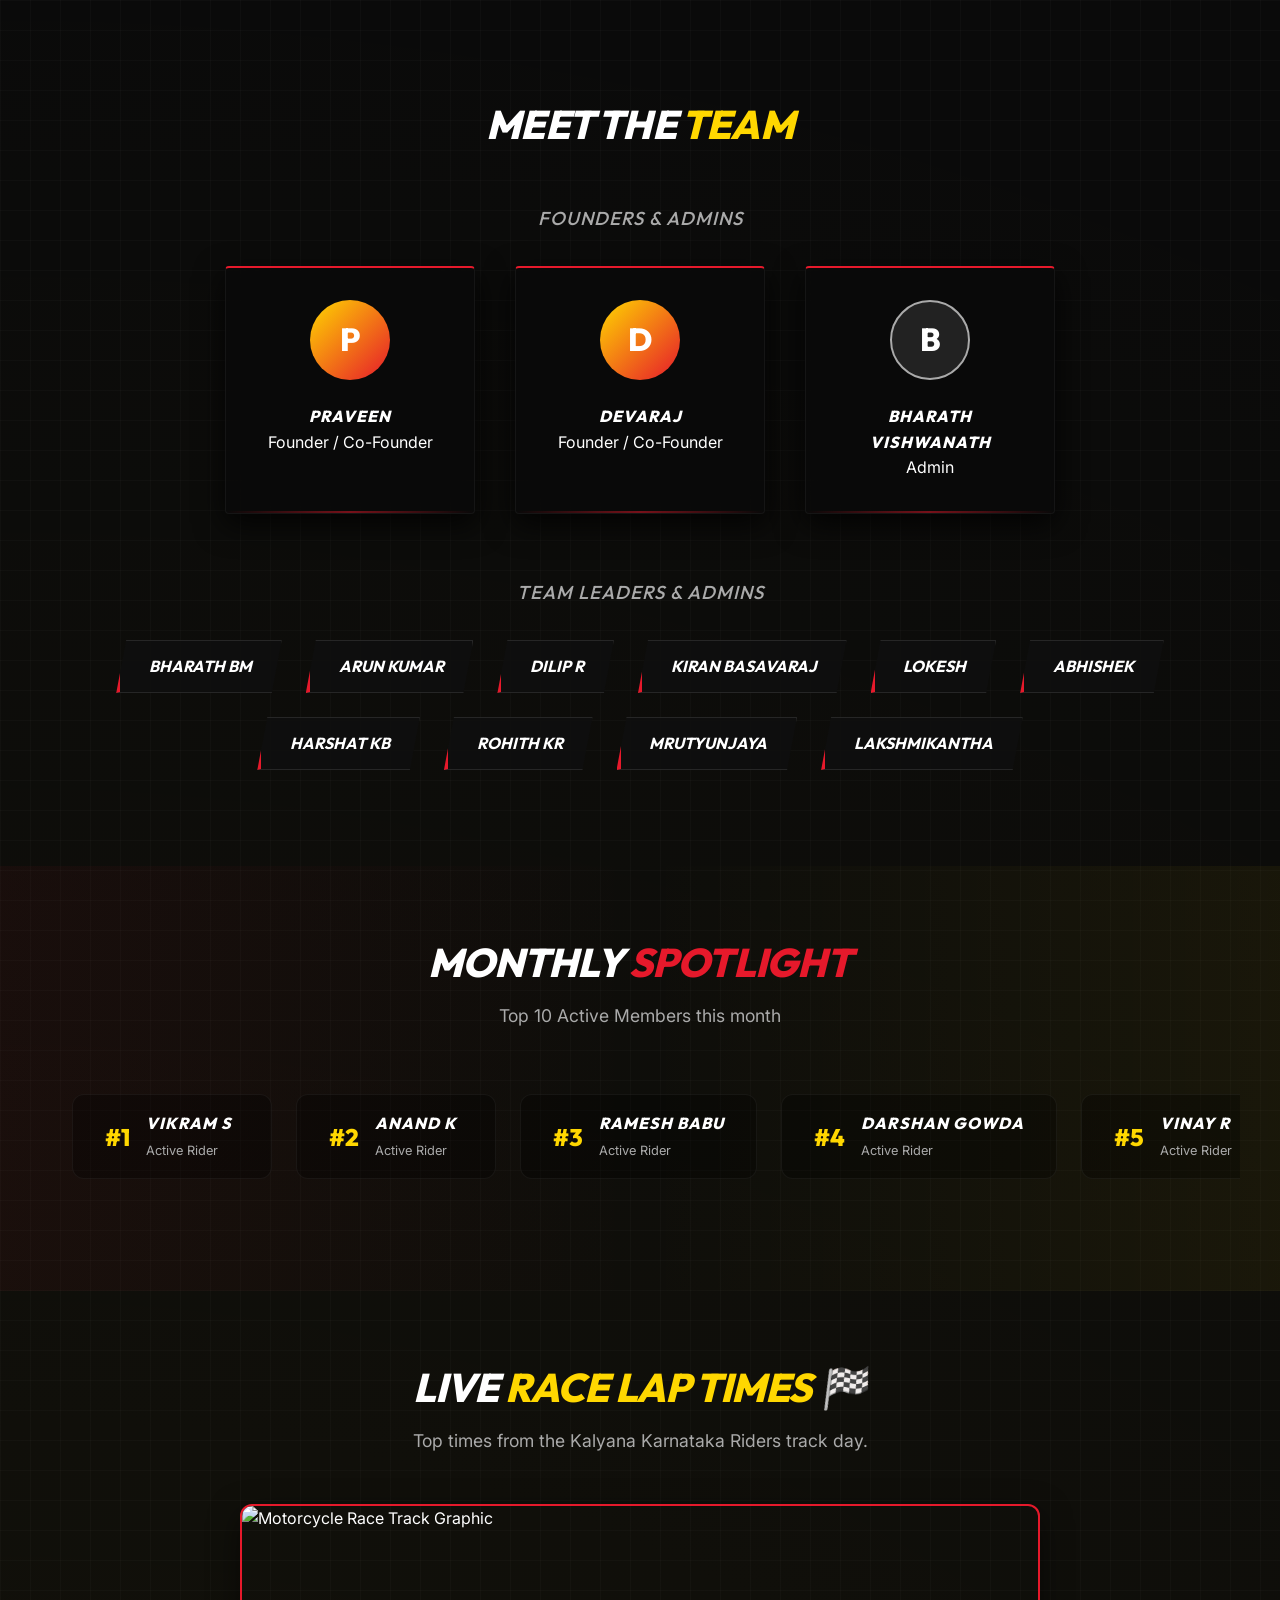
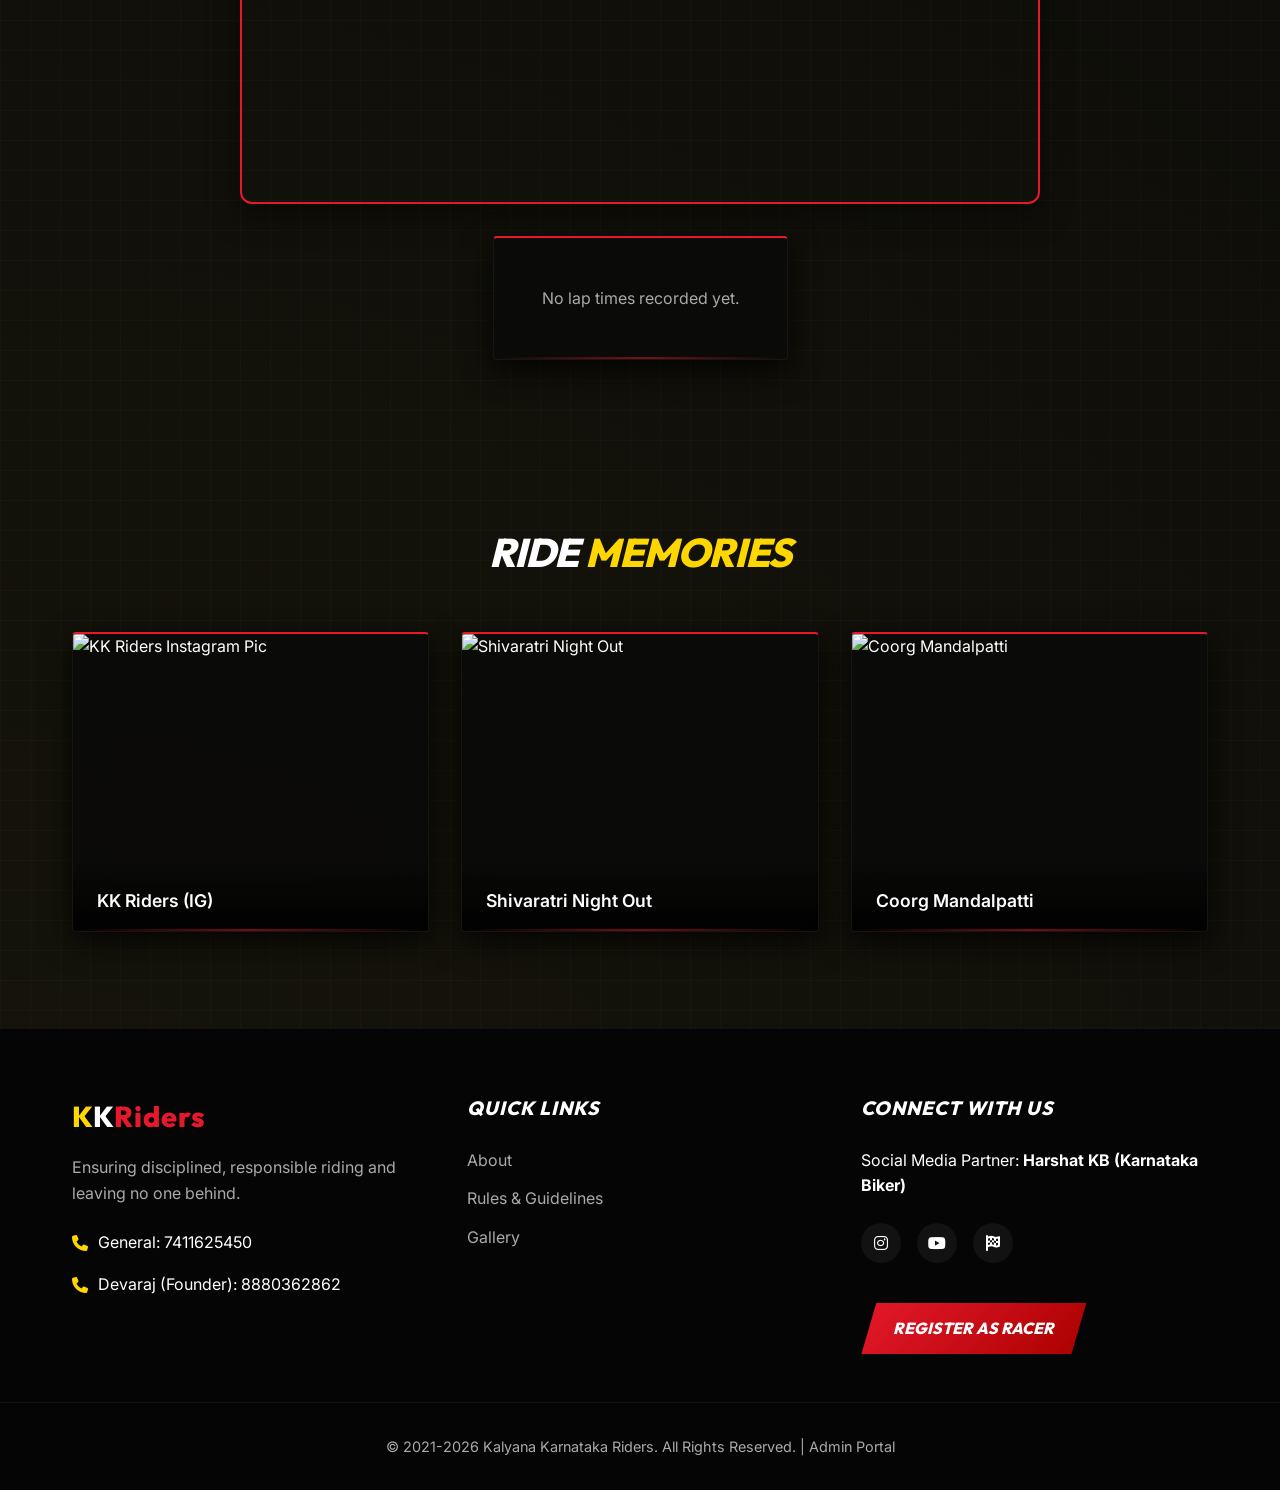
==== commit 18d7f77c: "22-04" ====
--- a/index.html
+++ b/index.html
@@ -13,6 +13,10 @@
     <!-- Font Awesome for Icons -->
     <link rel="stylesheet" href="https://cdnjs.cloudflare.com/ajax/libs/font-awesome/6.4.0/css/all.min.css">
     
+    <!-- Leaflet CSS for Map -->
+    <link rel="stylesheet" href="https://unpkg.com/leaflet@1.9.4/dist/leaflet.css" integrity="sha256-p4NxAoJBhIIN+hmNHrzRCf9tD/miZyoHS5obTRR9BMY=" crossorigin=""/>
+    <link rel="stylesheet" href="https://unpkg.com/leaflet-routing-machine@latest/dist/leaflet-routing-machine.css" />
+
     <link rel="stylesheet" href="style.css">
 </head>
 <body>
@@ -69,10 +73,18 @@
                     </div>
                 </div>
             </div>
-        </div>
     </header>
 
-    <!-- About Section -->
+    <!-- Map Section -->
+    <section class="map-section" id="track" style="padding: 4rem 0;">
+        <div class="container section-header">
+            <h2>Live <span class="text-red">Race Tracker</span> & Route</h2>
+            <p>Tracking the route to our active event destination.</p>
+        </div>
+        <div class="container">
+            <div id="event-map" class="glass-card" style="height: 400px; width: 100%; border-radius: 12px; padding:0; overflow:hidden; border: 2px solid var(--color-red); z-index: 1;"></div>
+        </div>
+    </section>    <!-- About Section -->
     <section class="about-section" id="about">
         <div class="container section-header">
             <h2>Our <span class="text-yellow">Vision</span></h2>
@@ -286,6 +298,9 @@
         </div>
     </footer>
 
+    <!-- Leaflet JS -->
+    <script src="https://unpkg.com/leaflet@1.9.4/dist/leaflet.js" integrity="sha256-20nQCchB9co0qIjJZRGuk2/Z9VM+kNiyxNV1lvTlZBo=" crossorigin=""></script>
+    <script src="https://unpkg.com/leaflet-routing-machine@latest/dist/leaflet-routing-machine.js"></script>
     <script src="main.js"></script>
 </body>
 </html>
--- a/style.css
+++ b/style.css
@@ -13,7 +13,7 @@
     --color-bg-dark: #0A0A0A;
     --color-bg-panel: #111111;
     --color-bg-glass: rgba(255, 255, 255, 0.03);
-    --hero-bg: url('file:///C:/Users/prasad.j/.gemini/antigravity/brain/2eb037b9-796f-4c8d-a754-7ff4f1ba32cd/hero_background_1776745326328.png');
+    --hero-bg: url('file:///C:/Users/prasad.j/.gemini/antigravity/brain/1716c099-8376-4d33-bc4a-d45f23e50d9b/motorcycle_sunset_bg_1776830647509.png');
     
     /* Text */
     --color-text-primary: #FFFFFF;
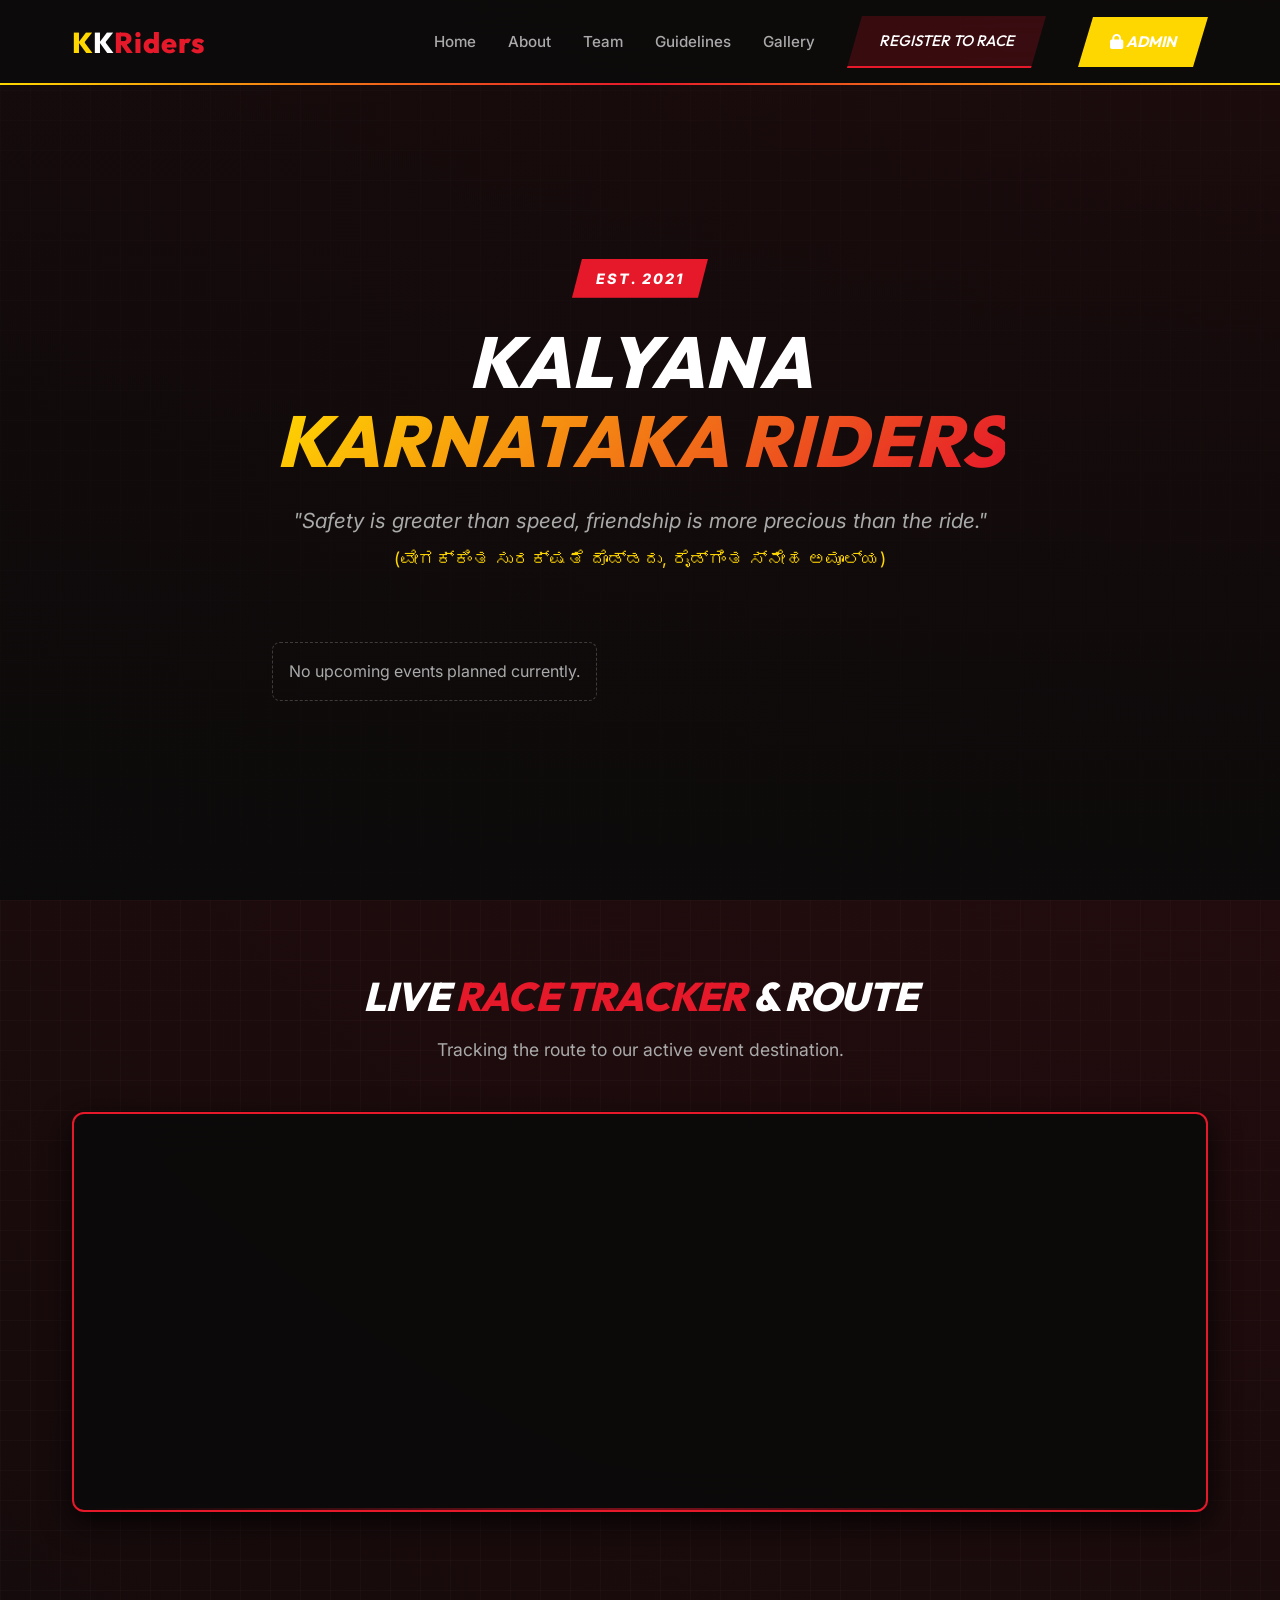
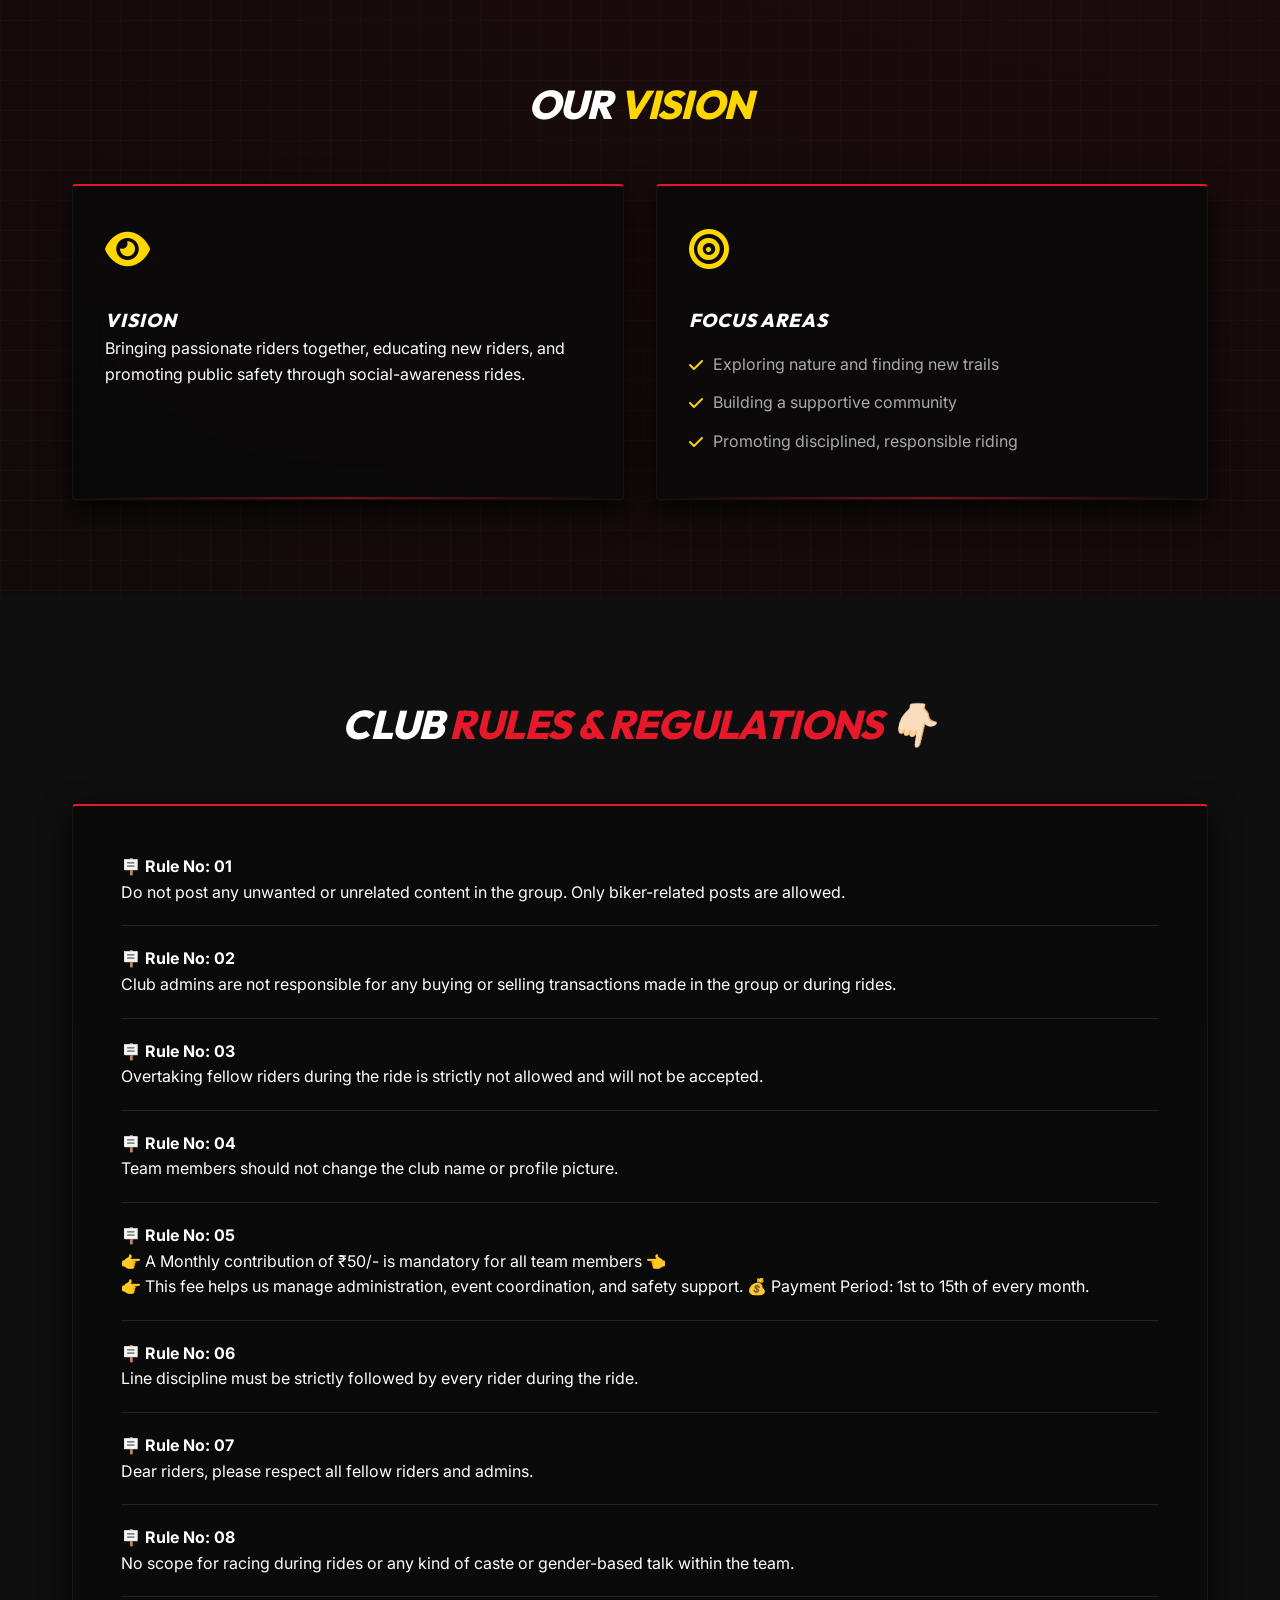
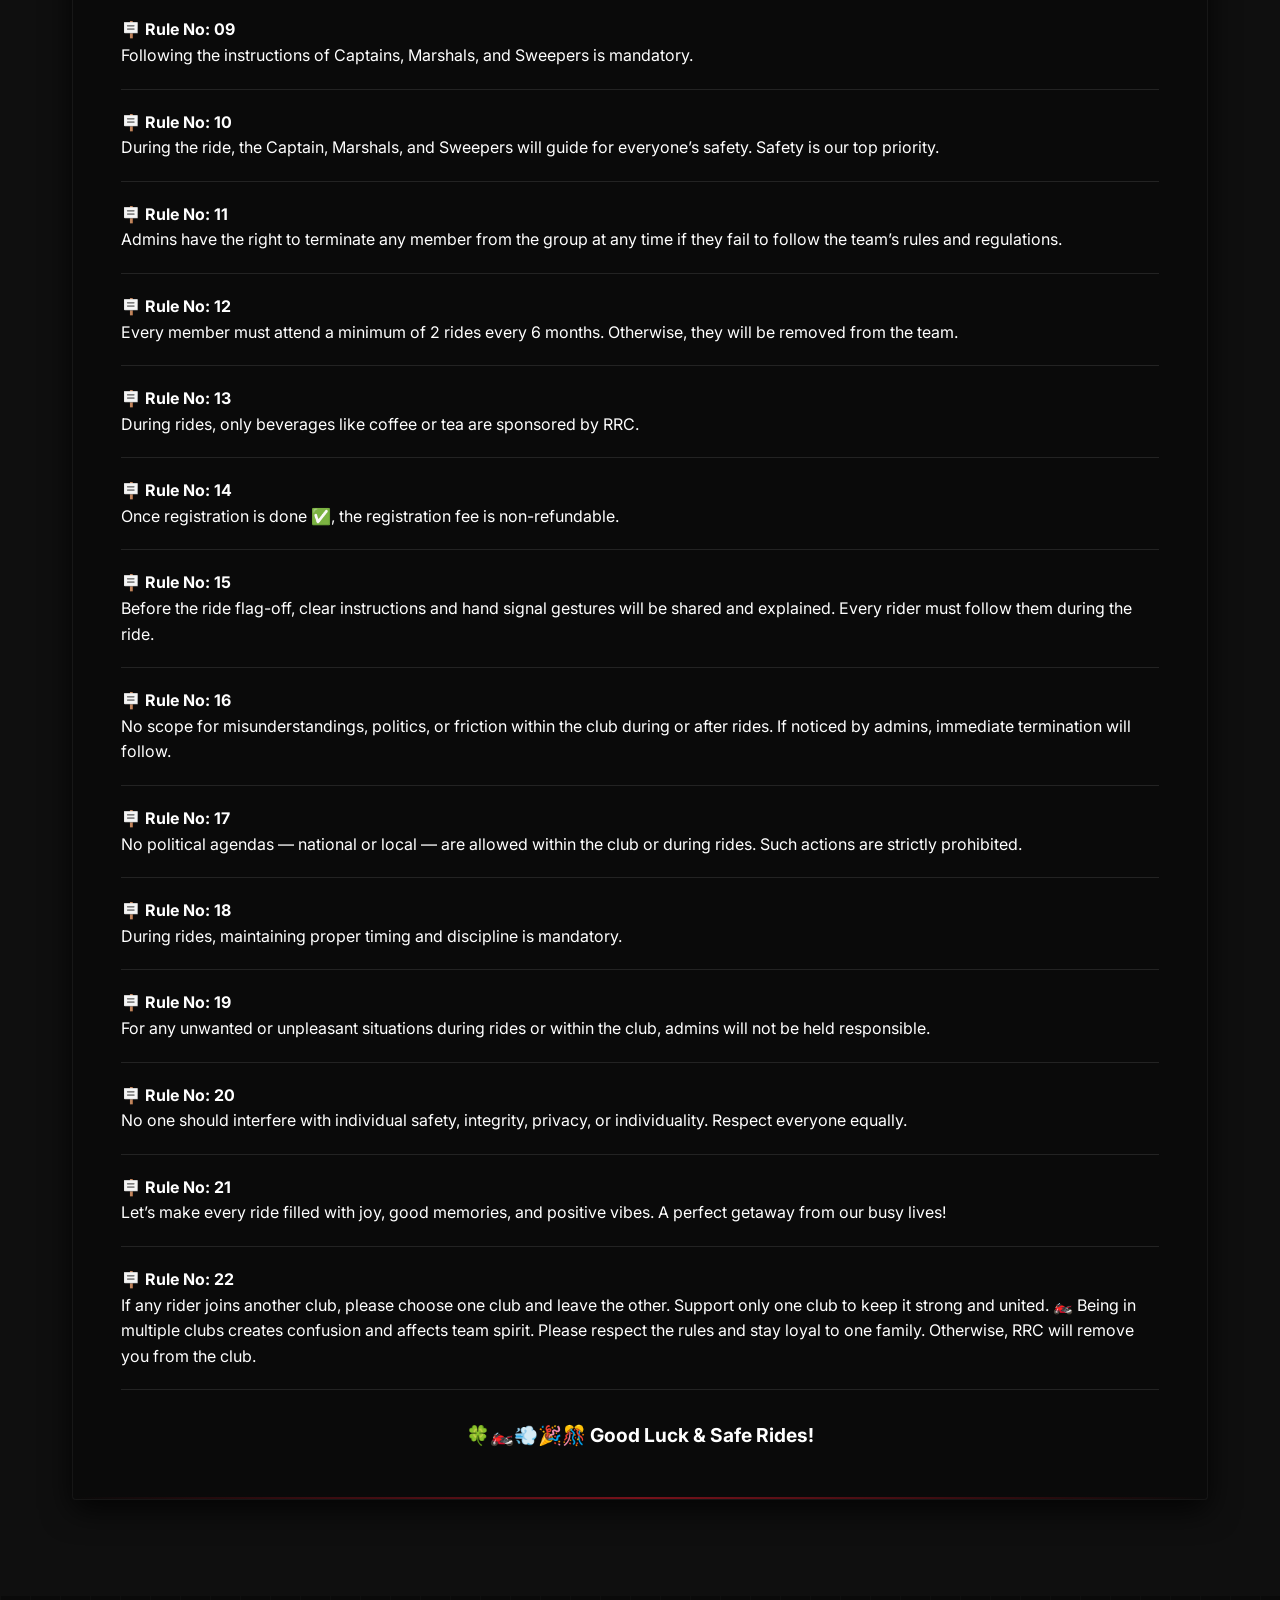
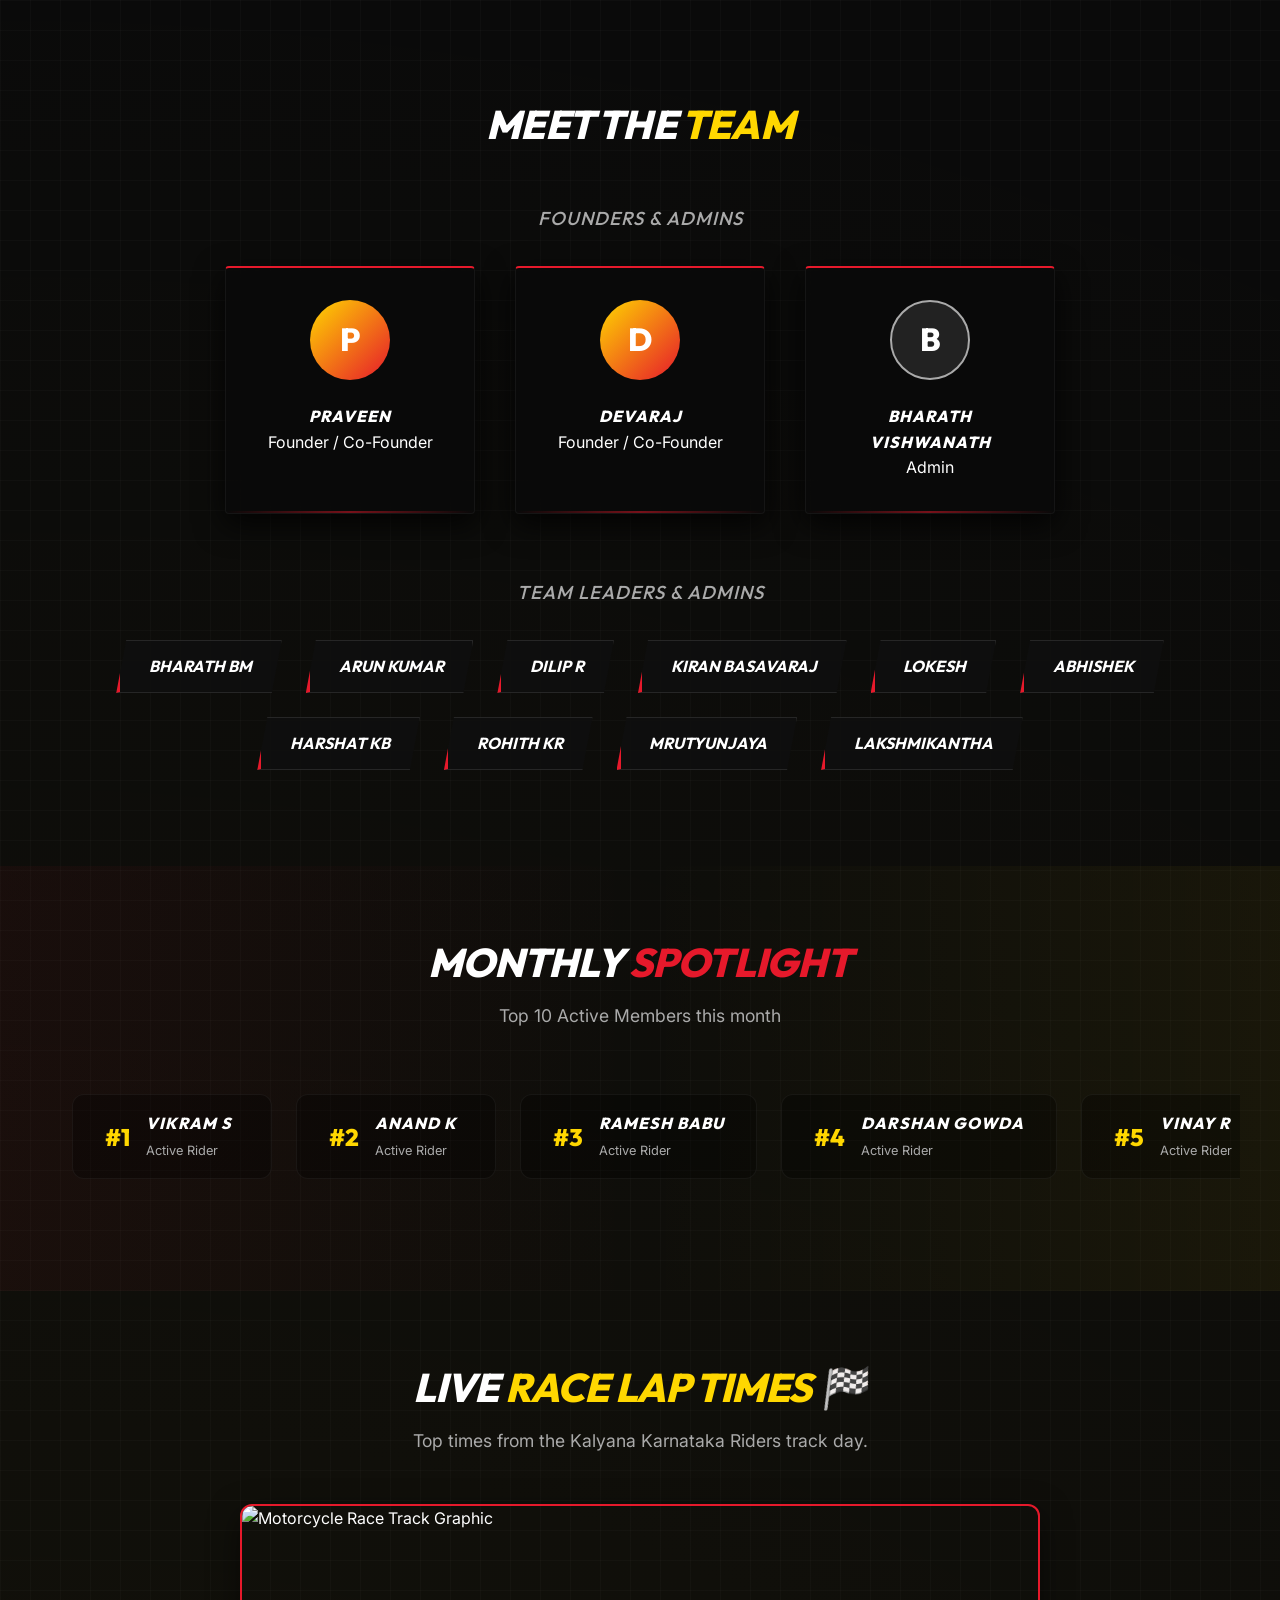
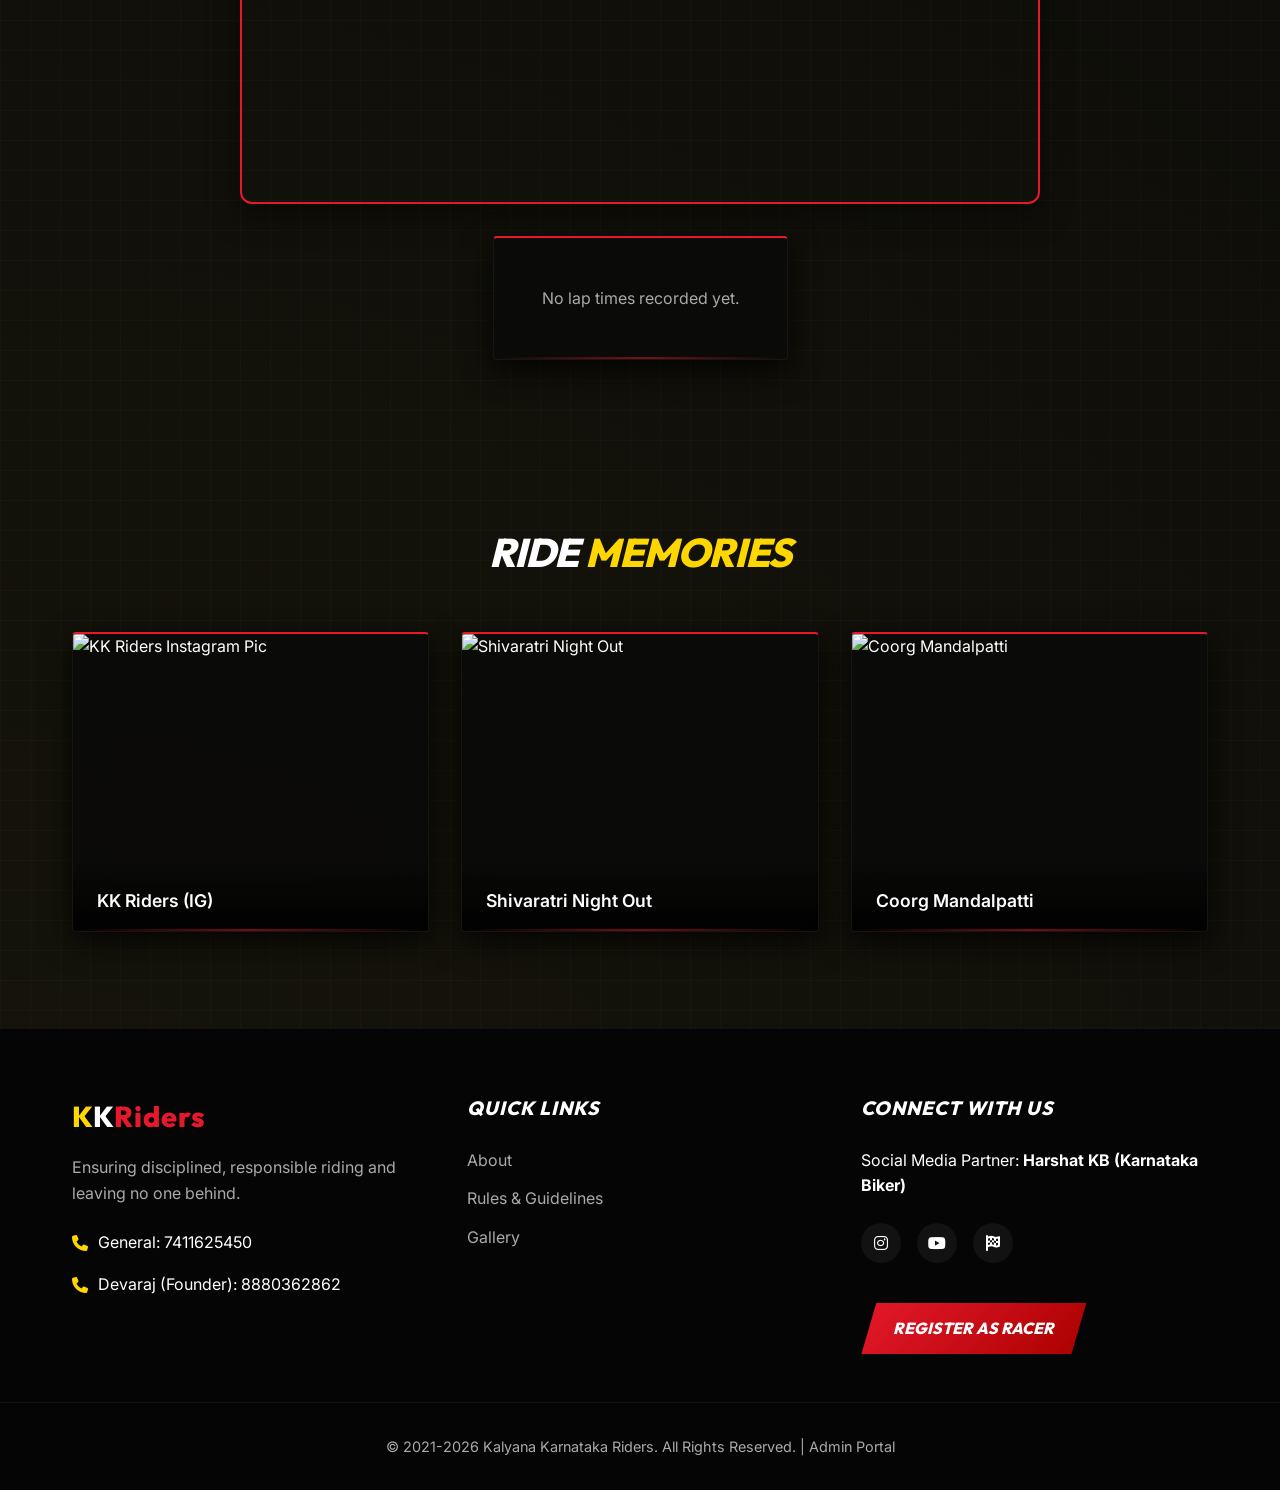
==== commit aed26647: "done" ====
--- a/index.html
+++ b/index.html
@@ -47,31 +47,8 @@
             <p class="motto">"Safety is greater than speed, friendship is more precious than the ride."</p>
             <p class="motto-kannada">(ವೇಗಕ್ಕಿಂತ ಸುರಕ್ಷತೆ ದೊಡ್ಡದು, ರೈಡ್ಗಿಂತ ಸ್ನೇಹ ಅಮೂಲ್ಯ)</p>
             
-            <div class="event-card dynamic-glow">
-                <div class="event-info">
-                    <span class="tag">UPCOMING RIDE #28</span>
-                    <h3>Shri Bettada Gavi Ranganatha Swamy Devasthana</h3>
-                    <p><i class="fa-solid fa-map-pin"></i> Parle-G Toll (6:00 AM Meet-up)</p>
-                </div>
-                <div class="timer-container" id="countdown-timer">
-                    <!-- Timer populated by JS -->
-                    <div class="time-box">
-                        <span id="days">00</span>
-                        <label>DAYS</label>
-                    </div>
-                    <div class="time-box">
-                        <span id="hours">00</span>
-                        <label>HRS</label>
-                    </div>
-                    <div class="time-box">
-                        <span id="mins">00</span>
-                        <label>MIN</label>
-                    </div>
-                    <div class="time-box">
-                        <span id="secs">00</span>
-                        <label>SEC</label>
-                    </div>
-                </div>
+            <div id="hero-events-list" style="display: flex; gap: 20px; overflow-x: auto; overflow-y: hidden; padding: 20px 10px; max-width: 100vw; scroll-snap-type: x mandatory; margin-left: -10px; margin-right: -10px;">
+                <!-- Upcoming events populated dynamically by main.js -->
             </div>
     </header>
 
